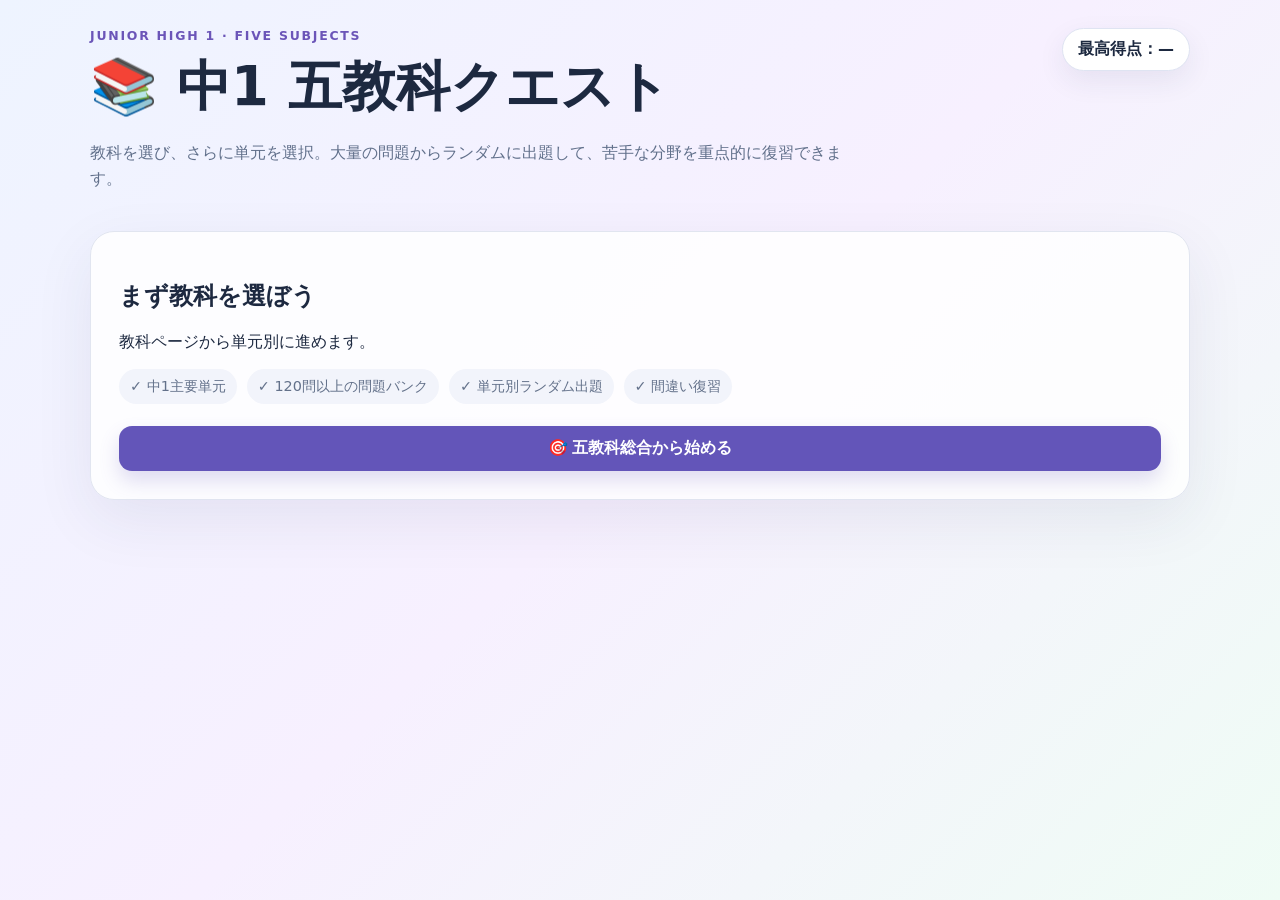
==== index.html @ 7989d616 "feat: 教科ページと単元選択UIを追加" ====
<!doctype html>
<html lang="ja">
<head>
<meta charset="utf-8">
<meta name="viewport" content="width=device-width,initial-scale=1">
<title>中1 五教科クエスト</title>
<link rel="stylesheet" href="style.css">
</head>
<body>
<main class="app">
<header class="hero">
  <div>
    <p class="eyebrow">JUNIOR HIGH 1 · FIVE SUBJECTS</p>
    <h1>📚 中1 五教科クエスト</h1>
    <p class="lead">教科を選び、さらに単元を選択。大量の問題からランダムに出題して、苦手な分野を重点的に復習できます。</p>
  </div>
  <div class="best-score" id="bestScore">最高得点：—</div>
</header>

<section id="homeScreen" class="screen active">
  <div class="card">
    <div class="section-heading"><div><h2>まず教科を選ぼう</h2><p>教科ページから単元別に進めます。</p></div></div>
    <div id="subjectGrid" class="subject-grid"></div>
    <div class="features"><span>✓ 中1主要単元</span><span>✓ 120問以上の問題バンク</span><span>✓ 単元別ランダム出題</span><span>✓ 間違い復習</span></div>
    <button id="startAll" class="primary wide">🎯 五教科総合から始める</button>
  </div>
</section>

<section id="unitScreen" class="screen">
  <div class="card">
    <div class="unit-head">
      <button id="backHome" class="ghost">← 教科一覧</button>
      <div class="subject-title"><span id="subjectIcon"></span><div><h2 id="subjectName"></h2><p id="subjectDescription"></p></div></div>
    </div>
    <div id="unitGrid" class="unit-grid"></div>
  </div>
</section>

<section id="quizScreen" class="screen">
  <div class="quiz-top">
    <div><span id="categoryLabel">総合</span><span id="questionNo"></span></div>
    <div id="scoreLive">0問正解</div>
  </div>
  <div class="progress"><div id="progressBar"></div></div>
  <div class="card question-card">
    <div class="question-meta"><span class="question-tag" id="difficulty">標準</span><span class="unit-tag" id="unitLabel"></span></div>
    <h2 id="questionText"></h2>
    <div id="choices" class="choices"></div>
    <div id="feedback" class="feedback hidden"></div>
    <div class="actions"><button id="nextButton" class="primary" disabled>次の問題</button><button id="quitButton" class="ghost">終了</button></div>
  </div>
</section>

<section id="resultScreen" class="screen">
  <div class="card result-card">
    <p class="eyebrow">QUIZ COMPLETE</p>
    <h2 id="resultTitle">おつかれさま！</h2>
    <div class="score-ring" id="scoreRing"><span id="resultScore">0</span><small>/ 100</small></div>
    <p id="resultSummary"></p>
    <div class="result-stats"><div><b id="correctCount">0</b><span>正解</span></div><div><b id="totalCount">0</b><span>問題</span></div><div><b id="accuracy">0%</b><span>正答率</span></div></div>
    <div id="mistakeReview" class="review"></div>
    <div class="actions center"><button id="retryButton" class="primary">もう一度</button><button id="resultHomeButton" class="ghost">教科一覧へ</button></div>
  </div>
</section>
</main>
<script src="quiz-data.js"></script>
<script src="script.js"></script>
</body>
</html>
---- style.css ----
*{box-sizing:border-box}html{color-scheme:light}body{margin:0;font-family:system-ui,-apple-system,BlinkMacSystemFont,"Segoe UI","Hiragino Kaku Gothic ProN","Yu Gothic",sans-serif;background:linear-gradient(135deg,#eef4ff,#f7f0ff 50%,#effcf5);color:#1d2940;min-height:100vh}.app{width:min(1100px,calc(100% - 28px));margin:auto;padding:28px 0 54px}.hero{display:flex;justify-content:space-between;gap:20px;align-items:flex-start;margin-bottom:22px}.eyebrow{margin:0 0 8px;font-size:.78rem;letter-spacing:.14em;font-weight:900;color:#6b55b8}.hero h1{margin:0;font-size:clamp(2rem,5vw,3.4rem)}.lead{max-width:760px;line-height:1.65;color:#61708b}.best-score{background:#fff;border:1px solid #dfe4f2;border-radius:999px;padding:10px 15px;font-weight:900;box-shadow:0 10px 28px #24355a14}.screen{display:none}.screen.active{display:block}.card{background:#ffffffdc;border:1px solid #e1e5f0;border-radius:24px;padding:28px;box-shadow:0 20px 60px #26365a14}.intro h2{margin-top:0}.mode-grid{display:grid;grid-template-columns:repeat(3,1fr);gap:14px;margin:20px 0}.mode-card{border:1px solid #e1e5f0;background:#fff;border-radius:18px;padding:18px;text-align:left;cursor:pointer;display:flex;flex-direction:column;gap:6px;color:#26324a;transition:.18s}.mode-card:hover{transform:translateY(-3px);box-shadow:0 12px 28px #34436b18;border-color:#a99de2}.mode-card span{font-size:2rem}.mode-card b{font-size:1.04rem}.mode-card small{color:#71809a;line-height:1.45}.features{display:flex;flex-wrap:wrap;gap:10px;margin-bottom:22px}.features span{background:#f2f4fb;padding:8px 11px;border-radius:999px;font-size:.9rem;color:#63718a}.primary,.ghost{border:0;border-radius:13px;padding:12px 18px;font-size:1rem;font-weight:850;cursor:pointer}.primary{background:#6355b9;color:#fff;box-shadow:0 10px 20px #6355b933}.primary:hover:not(:disabled){transform:translateY(-2px);background:#5145a4}.primary:disabled{opacity:.45}.ghost{background:#eef1f7;color:#48566f}.wide{width:100%}.quiz-top{display:flex;justify-content:space-between;font-weight:900;margin:8px 2px 12px}.quiz-top span+span{margin-left:12px}.progress{height:10px;background:#e4e7f1;border-radius:999px;overflow:hidden;margin-bottom:18px}.progress div{height:100%;width:0;background:linear-gradient(90deg,#6355b9,#9b8ee8);transition:.25s}.question-tag{display:inline-block;background:#f0edff;color:#5d4cac;border-radius:999px;padding:6px 10px;font-size:.78rem;font-weight:900}.question-card h2{line-height:1.55;font-size:clamp(1.3rem,3vw,1.8rem)}.choices{display:grid;grid-template-columns:1fr 1fr;gap:12px;margin:24px 0}.choice{border:2px solid #e1e5ef;background:#fff;border-radius:16px;text-align:left;padding:16px;font-size:1rem;cursor:pointer;color:#26324a}.choice:hover{border-color:#9f95d9;background:#faf9ff}.choice.correct{border-color:#54a878;background:#effbf3}.choice.wrong{border-color:#d46b70;background:#fff2f2}.feedback{padding:15px 17px;border-radius:16px;margin:4px 0 18px;line-height:1.6}.feedback.good{background:#effbf3;border:1px solid #bde4ca}.feedback.bad{background:#fff2f2;border:1px solid #f0c9cc}.hidden{display:none}.actions{display:flex;justify-content:space-between;gap:10px}.center{justify-content:center}.result-card{text-align:center}.score-ring{width:180px;height:180px;margin:16px auto;border-radius:50%;display:grid;place-content:center;background:radial-gradient(circle,#fff 53%,transparent 55%),conic-gradient(#6355b9 var(--score,0%),#e4e7f1 0)}.score-ring span{font-size:3.4rem;font-weight:950;line-height:1}.score-ring small{color:#71809a}.result-stats{display:grid;grid-template-columns:repeat(3,1fr);gap:12px;margin:22px 0}.result-stats>div{background:#f5f6fb;border-radius:16px;padding:15px}.result-stats b{display:block;font-size:1.5rem}.result-stats span,.review-item .a{color:#71809a;font-size:.9rem}.review{text-align:left;border-top:1px solid #e5e8f0;padding-top:18px}.review-item{border:1px solid #e5e8f0;border-radius:14px;padding:12px 14px;margin:8px 0}.review-item .q{font-weight:850}@media(max-width:760px){.hero{flex-direction:column}.mode-grid{grid-template-columns:1fr 1fr}.choices{grid-template-columns:1fr}}@media(max-width:480px){.app{width:calc(100% - 18px);padding-top:18px}.card{padding:20px}.mode-grid{grid-template-columns:1fr}.actions{flex-direction:column}.actions>*{width:100%}}
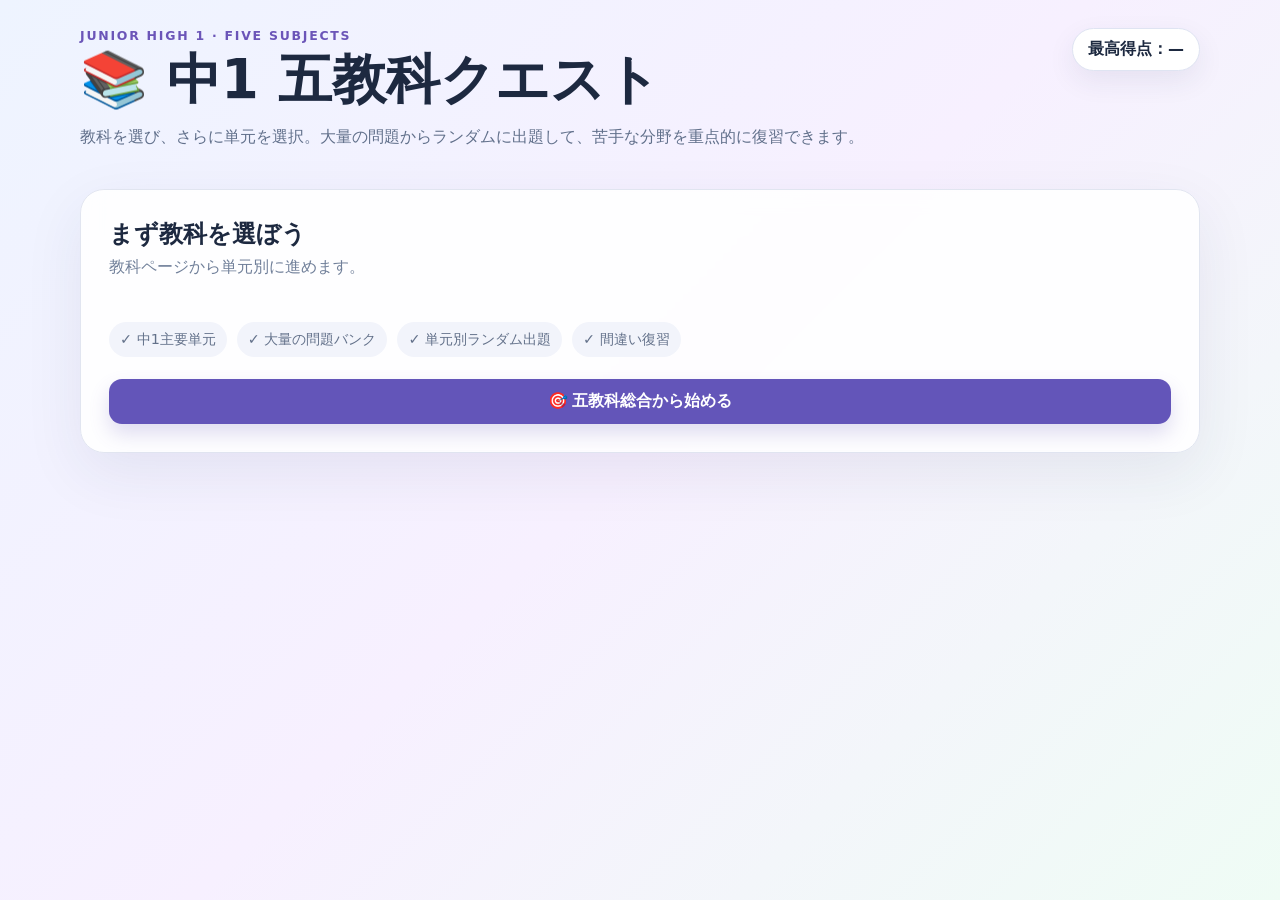
==== commit 3c982f5a: "feat: load expanded question bank" ====
--- a/index.html
+++ b/index.html
@@ -21,7 +21,7 @@
   <div class="card">
     <div class="section-heading"><div><h2>まず教科を選ぼう</h2><p>教科ページから単元別に進めます。</p></div></div>
     <div id="subjectGrid" class="subject-grid"></div>
-    <div class="features"><span>✓ 中1主要単元</span><span>✓ 120問以上の問題バンク</span><span>✓ 単元別ランダム出題</span><span>✓ 間違い復習</span></div>
+    <div class="features"><span>✓ 中1主要単元</span><span>✓ 大量の問題バンク</span><span>✓ 単元別ランダム出題</span><span>✓ 間違い復習</span></div>
     <button id="startAll" class="primary wide">🎯 五教科総合から始める</button>
   </div>
 </section>
@@ -64,6 +64,7 @@
 </section>
 </main>
 <script src="quiz-data.js"></script>
+<script src="question-bank.js"></script>
 <script src="script.js"></script>
 </body>
 </html>
--- a/style.css
+++ b/style.css
@@ -1 +1 @@
-*{box-sizing:border-box}html{color-scheme:light}body{margin:0;font-family:system-ui,-apple-system,BlinkMacSystemFont,"Segoe UI","Hiragino Kaku Gothic ProN","Yu Gothic",sans-serif;background:linear-gradient(135deg,#eef4ff,#f7f0ff 50%,#effcf5);color:#1d2940;min-height:100vh}.app{width:min(1100px,calc(100% - 28px));margin:auto;padding:28px 0 54px}.hero{display:flex;justify-content:space-between;gap:20px;align-items:flex-start;margin-bottom:22px}.eyebrow{margin:0 0 8px;font-size:.78rem;letter-spacing:.14em;font-weight:900;color:#6b55b8}.hero h1{margin:0;font-size:clamp(2rem,5vw,3.4rem)}.lead{max-width:760px;line-height:1.65;color:#61708b}.best-score{background:#fff;border:1px solid #dfe4f2;border-radius:999px;padding:10px 15px;font-weight:900;box-shadow:0 10px 28px #24355a14}.screen{display:none}.screen.active{display:block}.card{background:#ffffffdc;border:1px solid #e1e5f0;border-radius:24px;padding:28px;box-shadow:0 20px 60px #26365a14}.intro h2{margin-top:0}.mode-grid{display:grid;grid-template-columns:repeat(3,1fr);gap:14px;margin:20px 0}.mode-card{border:1px solid #e1e5f0;background:#fff;border-radius:18px;padding:18px;text-align:left;cursor:pointer;display:flex;flex-direction:column;gap:6px;color:#26324a;transition:.18s}.mode-card:hover{transform:translateY(-3px);box-shadow:0 12px 28px #34436b18;border-color:#a99de2}.mode-card span{font-size:2rem}.mode-card b{font-size:1.04rem}.mode-card small{color:#71809a;line-height:1.45}.features{display:flex;flex-wrap:wrap;gap:10px;margin-bottom:22px}.features span{background:#f2f4fb;padding:8px 11px;border-radius:999px;font-size:.9rem;color:#63718a}.primary,.ghost{border:0;border-radius:13px;padding:12px 18px;font-size:1rem;font-weight:850;cursor:pointer}.primary{background:#6355b9;color:#fff;box-shadow:0 10px 20px #6355b933}.primary:hover:not(:disabled){transform:translateY(-2px);background:#5145a4}.primary:disabled{opacity:.45}.ghost{background:#eef1f7;color:#48566f}.wide{width:100%}.quiz-top{display:flex;justify-content:space-between;font-weight:900;margin:8px 2px 12px}.quiz-top span+span{margin-left:12px}.progress{height:10px;background:#e4e7f1;border-radius:999px;overflow:hidden;margin-bottom:18px}.progress div{height:100%;width:0;background:linear-gradient(90deg,#6355b9,#9b8ee8);transition:.25s}.question-tag{display:inline-block;background:#f0edff;color:#5d4cac;border-radius:999px;padding:6px 10px;font-size:.78rem;font-weight:900}.question-card h2{line-height:1.55;font-size:clamp(1.3rem,3vw,1.8rem)}.choices{display:grid;grid-template-columns:1fr 1fr;gap:12px;margin:24px 0}.choice{border:2px solid #e1e5ef;background:#fff;border-radius:16px;text-align:left;padding:16px;font-size:1rem;cursor:pointer;color:#26324a}.choice:hover{border-color:#9f95d9;background:#faf9ff}.choice.correct{border-color:#54a878;background:#effbf3}.choice.wrong{border-color:#d46b70;background:#fff2f2}.feedback{padding:15px 17px;border-radius:16px;margin:4px 0 18px;line-height:1.6}.feedback.good{background:#effbf3;border:1px solid #bde4ca}.feedback.bad{background:#fff2f2;border:1px solid #f0c9cc}.hidden{display:none}.actions{display:flex;justify-content:space-between;gap:10px}.center{justify-content:center}.result-card{text-align:center}.score-ring{width:180px;height:180px;margin:16px auto;border-radius:50%;display:grid;place-content:center;background:radial-gradient(circle,#fff 53%,transparent 55%),conic-gradient(#6355b9 var(--score,0%),#e4e7f1 0)}.score-ring span{font-size:3.4rem;font-weight:950;line-height:1}.score-ring small{color:#71809a}.result-stats{display:grid;grid-template-columns:repeat(3,1fr);gap:12px;margin:22px 0}.result-stats>div{background:#f5f6fb;border-radius:16px;padding:15px}.result-stats b{display:block;font-size:1.5rem}.result-stats span,.review-item .a{color:#71809a;font-size:.9rem}.review{text-align:left;border-top:1px solid #e5e8f0;padding-top:18px}.review-item{border:1px solid #e5e8f0;border-radius:14px;padding:12px 14px;margin:8px 0}.review-item .q{font-weight:850}@media(max-width:760px){.hero{flex-direction:column}.mode-grid{grid-template-columns:1fr 1fr}.choices{grid-template-columns:1fr}}@media(max-width:480px){.app{width:calc(100% - 18px);padding-top:18px}.card{padding:20px}.mode-grid{grid-template-columns:1fr}.actions{flex-direction:column}.actions>*{width:100%}}+*{box-sizing:border-box}html{color-scheme:light}body{margin:0;font-family:system-ui,-apple-system,BlinkMacSystemFont,"Segoe UI","Hiragino Kaku Gothic ProN","Yu Gothic",sans-serif;background:linear-gradient(135deg,#eef4ff,#f7f0ff 50%,#effcf5);color:#1d2940;min-height:100vh}.app{width:min(1120px,calc(100% - 28px));margin:auto;padding:28px 0 54px}.hero{display:flex;justify-content:space-between;gap:20px;align-items:flex-start;margin-bottom:22px}.eyebrow{margin:0 0 8px;font-size:.78rem;letter-spacing:.14em;font-weight:900;color:#6b55b8}.hero h1{margin:0;font-size:clamp(2rem,5vw,3.4rem);line-height:1.05}.lead{max-width:800px;line-height:1.65;color:#61708b}.best-score{background:#fff;border:1px solid #dfe4f2;border-radius:999px;padding:10px 15px;font-weight:900;box-shadow:0 10px 28px #24355a14;white-space:nowrap}.screen{display:none}.screen.active{display:block}.card{background:#ffffffdf;border:1px solid #e1e5f0;border-radius:24px;padding:28px;box-shadow:0 20px 60px #26365a14;backdrop-filter:blur(10px)}.section-heading h2,.subject-title h2{margin:0}.section-heading p,.subject-title p{margin:7px 0 0;color:#71809a}.subject-grid{display:grid;grid-template-columns:repeat(3,1fr);gap:14px;margin:22px 0}.subject-card,.unit-card{border:1px solid #e1e5f0;background:#fff;border-radius:20px;padding:18px;text-align:left;cursor:pointer;color:#26324a;transition:.18s;display:flex;align-items:center;gap:14px;min-height:122px}.subject-card:hover,.unit-card:hover{transform:translateY(-3px);box-shadow:0 12px 28px #34436b18;border-color:#a99de2}.subject-card.overall,.unit-card.all-unit{background:linear-gradient(135deg,#f3f0ff,#fff)}.subject-icon,.unit-card>span{font-size:2.5rem;flex:none}.subject-card div,.unit-card{ }.subject-card b,.unit-card b{display:block;font-size:1.06rem}.subject-card small,.unit-card small{display:block;color:#71809a;line-height:1.45;margin-top:5px}.subject-card em,.unit-card small{font-style:normal}.subject-card em{display:inline-block;margin-top:10px;color:#5d4cac;font-weight:800;font-size:.86rem}.features{display:flex;flex-wrap:wrap;gap:10px;margin-bottom:22px}.features span{background:#f2f4fb;padding:8px 11px;border-radius:999px;font-size:.9rem;color:#63718a}.primary,.ghost{border:0;border-radius:13px;padding:12px 18px;font-size:1rem;font-weight:850;cursor:pointer;transition:.16s}.primary{background:#6355b9;color:#fff;box-shadow:0 10px 20px #6355b933}.primary:hover:not(:disabled){transform:translateY(-2px);background:#5145a4}.primary:disabled{opacity:.45;cursor:not-allowed}.ghost{background:#eef1f7;color:#48566f}.ghost:hover{background:#e5e9f2}.wide{width:100%}.unit-head{display:flex;align-items:center;gap:18px;margin-bottom:22px}.subject-title{display:flex;align-items:center;gap:12px}.subject-title>span{font-size:2.2rem}.unit-grid{display:grid;grid-template-columns:repeat(3,1fr);gap:14px}.unit-card{min-height:120px;flex-direction:column;align-items:flex-start;justify-content:center}.unit-card>span{font-size:2rem}.quiz-top{display:flex;justify-content:space-between;font-weight:900;margin:8px 2px 12px}.quiz-top span+span{margin-left:12px}.progress{height:10px;background:#e4e7f1;border-radius:999px;overflow:hidden;margin-bottom:18px}.progress div{height:100%;width:0;background:linear-gradient(90deg,#6355b9,#9b8ee8);transition:.25s}.question-card{padding:30px}.question-meta{display:flex;gap:8px;align-items:center;margin-bottom:14px}.question-tag,.unit-tag{display:inline-block;border-radius:999px;padding:6px 10px;font-size:.78rem;font-weight:900}.question-tag{background:#f0edff;color:#5d4cac}.unit-tag{background:#eef8f2;color:#397050}.question-card h2{line-height:1.55;font-size:clamp(1.3rem,3vw,1.8rem);margin:0}.choices{display:grid;grid-template-columns:1fr 1fr;gap:12px;margin:24px 0}.choice{border:2px solid #e1e5ef;background:#fff;border-radius:16px;text-align:left;padding:16px;font-size:1rem;line-height:1.45;cursor:pointer;color:#26324a}.choice:hover{border-color:#9f95d9;background:#faf9ff}.choice:disabled{cursor:default}.choice.correct{border-color:#54a878;background:#effbf3}.choice.wrong{border-color:#d46b70;background:#fff2f2}.feedback{padding:15px 17px;border-radius:16px;margin:4px 0 18px;line-height:1.6}.feedback.good{background:#effbf3;border:1px solid #bde4ca}.feedback.bad{background:#fff2f2;border:1px solid #f0c9cc}.hidden{display:none}.actions{display:flex;justify-content:space-between;gap:10px}.center{justify-content:center}.result-card{text-align:center}.result-card h2{margin:0 0 8px}.score-ring{width:180px;height:180px;margin:16px auto;border-radius:50%;display:grid;place-content:center;background:radial-gradient(circle,#fff 53%,transparent 55%),conic-gradient(#6355b9 var(--score,0%),#e4e7f1 0)}.score-ring span{font-size:3.4rem;font-weight:950;line-height:1}.score-ring small{color:#71809a}.result-stats{display:grid;grid-template-columns:repeat(3,1fr);gap:12px;margin:22px 0}.result-stats>div{background:#f5f6fb;border-radius:16px;padding:15px}.result-stats b{display:block;font-size:1.5rem}.result-stats span,.review-item .a{color:#71809a;font-size:.9rem}.review{text-align:left;border-top:1px solid #e5e8f0;padding-top:18px}.review-item{border:1px solid #e5e8f0;border-radius:14px;padding:12px 14px;margin:8px 0;background:#fff}.review-item .q{font-weight:850}.review-item .a{margin-top:5px;line-height:1.55}@media(max-width:820px){.subject-grid,.unit-grid{grid-template-columns:1fr 1fr}.hero{flex-direction:column}.best-score{align-self:flex-start}}@media(max-width:580px){.app{width:calc(100% - 18px);padding-top:18px}.card{padding:20px;border-radius:20px}.subject-grid,.unit-grid{grid-template-columns:1fr}.choices{grid-template-columns:1fr}.unit-head{align-items:flex-start;flex-direction:column}.actions{flex-direction:column}.actions>*{width:100%}.result-stats{grid-template-columns:1fr 1fr}.result-stats>div:last-child{grid-column:1/-1}}
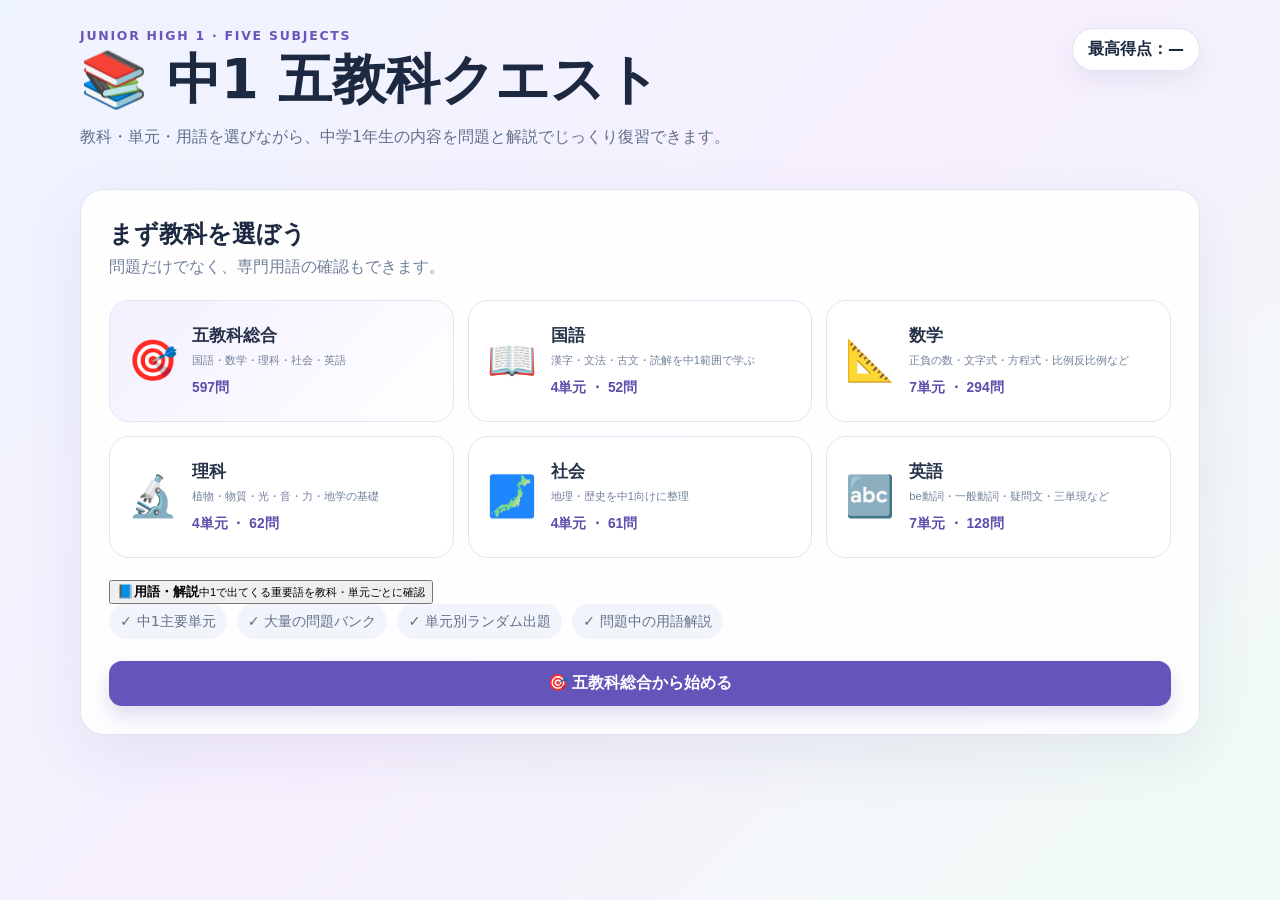
==== commit 75a5e166: "feat: add glossary page and in-quiz learning tools" ====
--- a/index.html
+++ b/index.html
@@ -3,8 +3,11 @@
 <head>
 <meta charset="utf-8">
 <meta name="viewport" content="width=device-width,initial-scale=1">
+<meta http-equiv="Cache-Control" content="no-cache, no-store, must-revalidate">
+<meta http-equiv="Pragma" content="no-cache">
+<meta http-equiv="Expires" content="0">
 <title>中1 五教科クエスト</title>
-<link rel="stylesheet" href="style.css">
+<link rel="stylesheet" href="style.css?v=20260824-3">
 </head>
 <body>
 <main class="app">
@@ -12,16 +15,21 @@
   <div>
     <p class="eyebrow">JUNIOR HIGH 1 · FIVE SUBJECTS</p>
     <h1>📚 中1 五教科クエスト</h1>
-    <p class="lead">教科を選び、さらに単元を選択。大量の問題からランダムに出題して、苦手な分野を重点的に復習できます。</p>
+    <p class="lead">教科・単元・用語を選びながら、中学1年生の内容を問題と解説でじっくり復習できます。</p>
   </div>
   <div class="best-score" id="bestScore">最高得点：—</div>
 </header>
 
 <section id="homeScreen" class="screen active">
   <div class="card">
-    <div class="section-heading"><div><h2>まず教科を選ぼう</h2><p>教科ページから単元別に進めます。</p></div></div>
+    <div class="section-heading">
+      <div><h2>まず教科を選ぼう</h2><p>問題だけでなく、専門用語の確認もできます。</p></div>
+    </div>
     <div id="subjectGrid" class="subject-grid"></div>
-    <div class="features"><span>✓ 中1主要単元</span><span>✓ 大量の問題バンク</span><span>✓ 単元別ランダム出題</span><span>✓ 間違い復習</span></div>
+    <div class="home-tools">
+      <button id="openGlossary" class="tool-card"><span>📘</span><b>用語・解説</b><small>中1で出てくる重要語を教科・単元ごとに確認</small></button>
+    </div>
+    <div class="features"><span>✓ 中1主要単元</span><span>✓ 大量の問題バンク</span><span>✓ 単元別ランダム出題</span><span>✓ 問題中の用語解説</span></div>
     <button id="startAll" class="primary wide">🎯 五教科総合から始める</button>
   </div>
 </section>
@@ -36,6 +44,22 @@
   </div>
 </section>
 
+<section id="glossaryScreen" class="screen">
+  <div class="card glossary-card">
+    <div class="glossary-head">
+      <button id="glossaryHome" class="ghost">← 教科一覧</button>
+      <div><h2>📘 用語・解説</h2><p>教科・単元を選んで重要語をまとめて確認できます。</p></div>
+    </div>
+    <div class="glossary-controls">
+      <select id="glossarySubject"><option value="all">五教科すべて</option></select>
+      <select id="glossaryUnit"><option value="all">すべての単元</option></select>
+      <input id="glossarySearch" type="search" placeholder="用語・読み・説明を検索">
+    </div>
+    <div id="glossaryCount" class="glossary-count"></div>
+    <div id="glossaryList" class="glossary-list"></div>
+  </div>
+</section>
+
 <section id="quizScreen" class="screen">
   <div class="quiz-top">
     <div><span id="categoryLabel">総合</span><span id="questionNo"></span></div>
@@ -45,6 +69,12 @@
   <div class="card question-card">
     <div class="question-meta"><span class="question-tag" id="difficulty">標準</span><span class="unit-tag" id="unitLabel"></span></div>
     <h2 id="questionText"></h2>
+    <div class="question-tools">
+      <button id="showTermsButton" class="term-button">📘 この問題の用語を見る</button>
+      <button id="showHintButton" class="hint-button">💡 ポイントを見る</button>
+    </div>
+    <div id="termPanel" class="term-panel hidden"></div>
+    <div id="hintPanel" class="hint-panel hidden"></div>
     <div id="choices" class="choices"></div>
     <div id="feedback" class="feedback hidden"></div>
     <div class="actions"><button id="nextButton" class="primary" disabled>次の問題</button><button id="quitButton" class="ghost">終了</button></div>
@@ -63,8 +93,11 @@
   </div>
 </section>
 </main>
-<script src="quiz-data.js"></script>
-<script src="question-bank.js"></script>
-<script src="script.js"></script>
+<script src="quiz-data.js?v=20260824-3"></script>
+<script src="data-bridge.js?v=20260824-3"></script>
+<script src="question-bank.js?v=20260824-3"></script>
+<script src="question-bank-fix.js?v=20260824-3"></script>
+<script src="glossary-data.js?v=20260824-3"></script>
+<script src="script.js?v=20260824-3"></script>
 </body>
 </html>
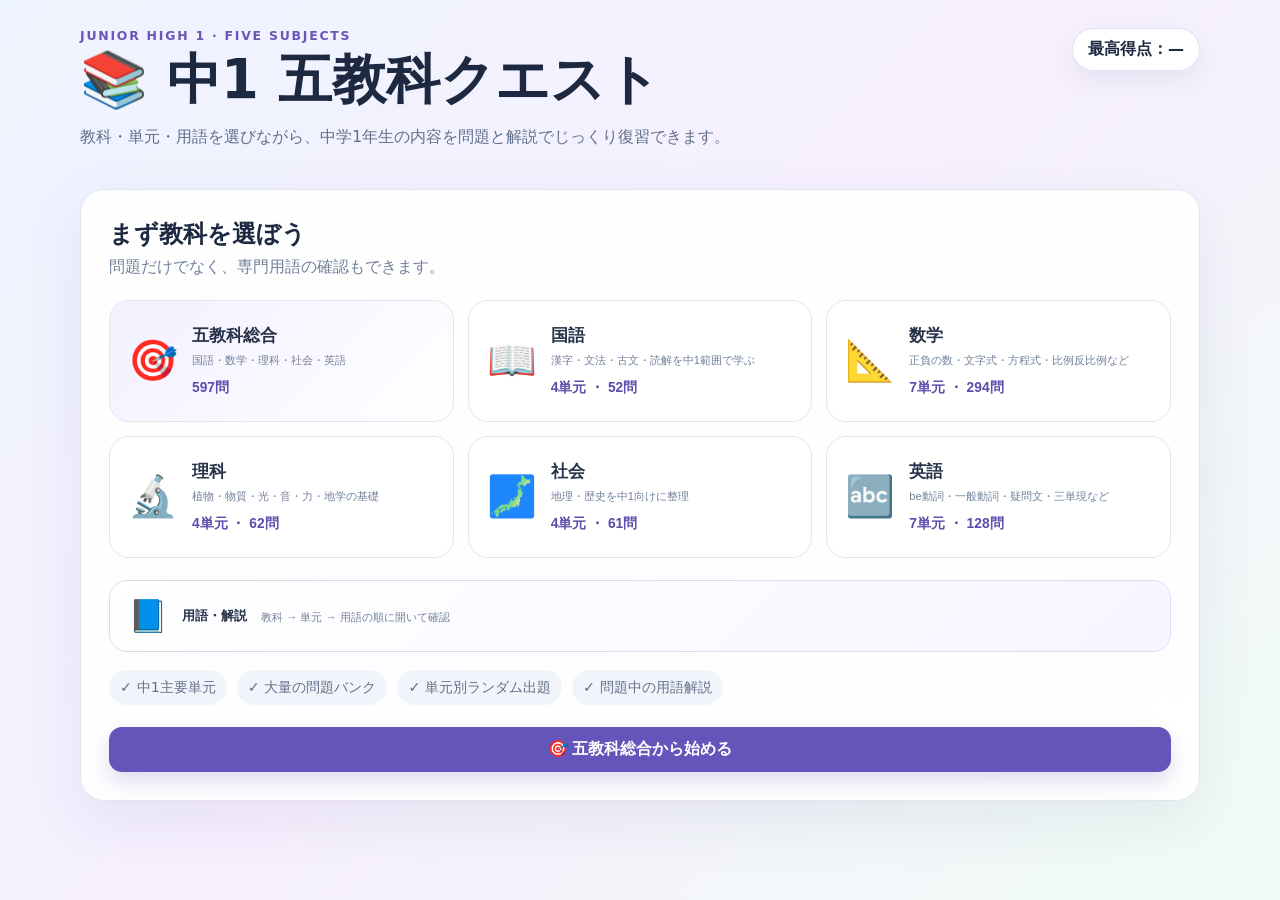
==== commit 5dc4feff: "ui: 用語ページを教科→単元→用語の段階式に変更" ====
--- a/index.html
+++ b/index.html
@@ -7,7 +7,7 @@
 <meta http-equiv="Pragma" content="no-cache">
 <meta http-equiv="Expires" content="0">
 <title>中1 五教科クエスト</title>
-<link rel="stylesheet" href="style.css?v=20260824-3">
+<link rel="stylesheet" href="style.css?v=20260824-4">
 </head>
 <body>
 <main class="app">
@@ -27,7 +27,7 @@
     </div>
     <div id="subjectGrid" class="subject-grid"></div>
     <div class="home-tools">
-      <button id="openGlossary" class="tool-card"><span>📘</span><b>用語・解説</b><small>中1で出てくる重要語を教科・単元ごとに確認</small></button>
+      <button id="openGlossary" class="tool-card"><span>📘</span><b>用語・解説</b><small>教科 → 単元 → 用語の順に開いて確認</small></button>
     </div>
     <div class="features"><span>✓ 中1主要単元</span><span>✓ 大量の問題バンク</span><span>✓ 単元別ランダム出題</span><span>✓ 問題中の用語解説</span></div>
     <button id="startAll" class="primary wide">🎯 五教科総合から始める</button>
@@ -47,16 +47,19 @@
 <section id="glossaryScreen" class="screen">
   <div class="card glossary-card">
     <div class="glossary-head">
-      <button id="glossaryHome" class="ghost">← 教科一覧</button>
-      <div><h2>📘 用語・解説</h2><p>教科・単元を選んで重要語をまとめて確認できます。</p></div>
+      <button id="glossaryBack" class="ghost">← 戻る</button>
+      <div><h2 id="glossaryTitle">📘 用語・解説</h2><p id="glossarySubtitle">教科から選んでください。</p></div>
     </div>
-    <div class="glossary-controls">
-      <select id="glossarySubject"><option value="all">五教科すべて</option></select>
-      <select id="glossaryUnit"><option value="all">すべての単元</option></select>
-      <input id="glossarySearch" type="search" placeholder="用語・読み・説明を検索">
+    <div id="glossaryBreadcrumb" class="glossary-breadcrumb"></div>
+    <div id="glossarySubjectGrid" class="glossary-subject-grid"></div>
+    <div id="glossaryUnitGrid" class="glossary-unit-grid hidden"></div>
+    <div id="glossaryListWrap" class="hidden">
+      <div class="glossary-controls">
+        <input id="glossarySearch" type="search" placeholder="用語・読み・説明を検索">
+      </div>
+      <div id="glossaryCount" class="glossary-count"></div>
+      <div id="glossaryList" class="glossary-list"></div>
     </div>
-    <div id="glossaryCount" class="glossary-count"></div>
-    <div id="glossaryList" class="glossary-list"></div>
   </div>
 </section>
 
@@ -93,11 +96,11 @@
   </div>
 </section>
 </main>
-<script src="quiz-data.js?v=20260824-3"></script>
-<script src="data-bridge.js?v=20260824-3"></script>
-<script src="question-bank.js?v=20260824-3"></script>
-<script src="question-bank-fix.js?v=20260824-3"></script>
-<script src="glossary-data.js?v=20260824-3"></script>
-<script src="script.js?v=20260824-3"></script>
+<script src="quiz-data.js?v=20260824-4"></script>
+<script src="data-bridge.js?v=20260824-4"></script>
+<script src="question-bank.js?v=20260824-4"></script>
+<script src="question-bank-fix.js?v=20260824-4"></script>
+<script src="glossary-data.js?v=20260824-4"></script>
+<script src="script.js?v=20260824-4"></script>
 </body>
 </html>
--- a/style.css
+++ b/style.css
@@ -1 +1 @@
-*{box-sizing:border-box}html{color-scheme:light}body{margin:0;font-family:system-ui,-apple-system,BlinkMacSystemFont,"Segoe UI","Hiragino Kaku Gothic ProN","Yu Gothic",sans-serif;background:linear-gradient(135deg,#eef4ff,#f7f0ff 50%,#effcf5);color:#1d2940;min-height:100vh}.app{width:min(1120px,calc(100% - 28px));margin:auto;padding:28px 0 54px}.hero{display:flex;justify-content:space-between;gap:20px;align-items:flex-start;margin-bottom:22px}.eyebrow{margin:0 0 8px;font-size:.78rem;letter-spacing:.14em;font-weight:900;color:#6b55b8}.hero h1{margin:0;font-size:clamp(2rem,5vw,3.4rem);line-height:1.05}.lead{max-width:800px;line-height:1.65;color:#61708b}.best-score{background:#fff;border:1px solid #dfe4f2;border-radius:999px;padding:10px 15px;font-weight:900;box-shadow:0 10px 28px #24355a14;white-space:nowrap}.screen{display:none}.screen.active{display:block}.card{background:#ffffffdf;border:1px solid #e1e5f0;border-radius:24px;padding:28px;box-shadow:0 20px 60px #26365a14;backdrop-filter:blur(10px)}.section-heading h2,.subject-title h2{margin:0}.section-heading p,.subject-title p{margin:7px 0 0;color:#71809a}.subject-grid{display:grid;grid-template-columns:repeat(3,1fr);gap:14px;margin:22px 0}.subject-card,.unit-card{border:1px solid #e1e5f0;background:#fff;border-radius:20px;padding:18px;text-align:left;cursor:pointer;color:#26324a;transition:.18s;display:flex;align-items:center;gap:14px;min-height:122px}.subject-card:hover,.unit-card:hover{transform:translateY(-3px);box-shadow:0 12px 28px #34436b18;border-color:#a99de2}.subject-card.overall,.unit-card.all-unit{background:linear-gradient(135deg,#f3f0ff,#fff)}.subject-icon,.unit-card>span{font-size:2.5rem;flex:none}.subject-card div,.unit-card{ }.subject-card b,.unit-card b{display:block;font-size:1.06rem}.subject-card small,.unit-card small{display:block;color:#71809a;line-height:1.45;margin-top:5px}.subject-card em,.unit-card small{font-style:normal}.subject-card em{display:inline-block;margin-top:10px;color:#5d4cac;font-weight:800;font-size:.86rem}.features{display:flex;flex-wrap:wrap;gap:10px;margin-bottom:22px}.features span{background:#f2f4fb;padding:8px 11px;border-radius:999px;font-size:.9rem;color:#63718a}.primary,.ghost{border:0;border-radius:13px;padding:12px 18px;font-size:1rem;font-weight:850;cursor:pointer;transition:.16s}.primary{background:#6355b9;color:#fff;box-shadow:0 10px 20px #6355b933}.primary:hover:not(:disabled){transform:translateY(-2px);background:#5145a4}.primary:disabled{opacity:.45;cursor:not-allowed}.ghost{background:#eef1f7;color:#48566f}.ghost:hover{background:#e5e9f2}.wide{width:100%}.unit-head{display:flex;align-items:center;gap:18px;margin-bottom:22px}.subject-title{display:flex;align-items:center;gap:12px}.subject-title>span{font-size:2.2rem}.unit-grid{display:grid;grid-template-columns:repeat(3,1fr);gap:14px}.unit-card{min-height:120px;flex-direction:column;align-items:flex-start;justify-content:center}.unit-card>span{font-size:2rem}.quiz-top{display:flex;justify-content:space-between;font-weight:900;margin:8px 2px 12px}.quiz-top span+span{margin-left:12px}.progress{height:10px;background:#e4e7f1;border-radius:999px;overflow:hidden;margin-bottom:18px}.progress div{height:100%;width:0;background:linear-gradient(90deg,#6355b9,#9b8ee8);transition:.25s}.question-card{padding:30px}.question-meta{display:flex;gap:8px;align-items:center;margin-bottom:14px}.question-tag,.unit-tag{display:inline-block;border-radius:999px;padding:6px 10px;font-size:.78rem;font-weight:900}.question-tag{background:#f0edff;color:#5d4cac}.unit-tag{background:#eef8f2;color:#397050}.question-card h2{line-height:1.55;font-size:clamp(1.3rem,3vw,1.8rem);margin:0}.choices{display:grid;grid-template-columns:1fr 1fr;gap:12px;margin:24px 0}.choice{border:2px solid #e1e5ef;background:#fff;border-radius:16px;text-align:left;padding:16px;font-size:1rem;line-height:1.45;cursor:pointer;color:#26324a}.choice:hover{border-color:#9f95d9;background:#faf9ff}.choice:disabled{cursor:default}.choice.correct{border-color:#54a878;background:#effbf3}.choice.wrong{border-color:#d46b70;background:#fff2f2}.feedback{padding:15px 17px;border-radius:16px;margin:4px 0 18px;line-height:1.6}.feedback.good{background:#effbf3;border:1px solid #bde4ca}.feedback.bad{background:#fff2f2;border:1px solid #f0c9cc}.hidden{display:none}.actions{display:flex;justify-content:space-between;gap:10px}.center{justify-content:center}.result-card{text-align:center}.result-card h2{margin:0 0 8px}.score-ring{width:180px;height:180px;margin:16px auto;border-radius:50%;display:grid;place-content:center;background:radial-gradient(circle,#fff 53%,transparent 55%),conic-gradient(#6355b9 var(--score,0%),#e4e7f1 0)}.score-ring span{font-size:3.4rem;font-weight:950;line-height:1}.score-ring small{color:#71809a}.result-stats{display:grid;grid-template-columns:repeat(3,1fr);gap:12px;margin:22px 0}.result-stats>div{background:#f5f6fb;border-radius:16px;padding:15px}.result-stats b{display:block;font-size:1.5rem}.result-stats span,.review-item .a{color:#71809a;font-size:.9rem}.review{text-align:left;border-top:1px solid #e5e8f0;padding-top:18px}.review-item{border:1px solid #e5e8f0;border-radius:14px;padding:12px 14px;margin:8px 0;background:#fff}.review-item .q{font-weight:850}.review-item .a{margin-top:5px;line-height:1.55}@media(max-width:820px){.subject-grid,.unit-grid{grid-template-columns:1fr 1fr}.hero{flex-direction:column}.best-score{align-self:flex-start}}@media(max-width:580px){.app{width:calc(100% - 18px);padding-top:18px}.card{padding:20px;border-radius:20px}.subject-grid,.unit-grid{grid-template-columns:1fr}.choices{grid-template-columns:1fr}.unit-head{align-items:flex-start;flex-direction:column}.actions{flex-direction:column}.actions>*{width:100%}.result-stats{grid-template-columns:1fr 1fr}.result-stats>div:last-child{grid-column:1/-1}}+*{box-sizing:border-box}html{color-scheme:light}body{margin:0;font-family:system-ui,-apple-system,BlinkMacSystemFont,"Segoe UI","Hiragino Kaku Gothic ProN","Yu Gothic",sans-serif;background:linear-gradient(135deg,#eef4ff,#f7f0ff 50%,#effcf5);color:#1d2940;min-height:100vh}.app{width:min(1120px,calc(100% - 28px));margin:auto;padding:28px 0 54px}.hero{display:flex;justify-content:space-between;gap:20px;align-items:flex-start;margin-bottom:22px}.eyebrow{margin:0 0 8px;font-size:.78rem;letter-spacing:.14em;font-weight:900;color:#6b55b8}.hero h1{margin:0;font-size:clamp(2rem,5vw,3.4rem);line-height:1.05}.lead{max-width:800px;line-height:1.65;color:#61708b}.best-score{background:#fff;border:1px solid #dfe4f2;border-radius:999px;padding:10px 15px;font-weight:900;box-shadow:0 10px 28px #24355a14;white-space:nowrap}.screen{display:none}.screen.active{display:block}.card{background:#ffffffdf;border:1px solid #e1e5f0;border-radius:24px;padding:28px;box-shadow:0 20px 60px #26365a14;backdrop-filter:blur(10px)}.section-heading h2,.subject-title h2,.glossary-head h2{margin:0}.section-heading p,.subject-title p,.glossary-head p{margin:7px 0 0;color:#71809a}.subject-grid{display:grid;grid-template-columns:repeat(3,1fr);gap:14px;margin:22px 0}.subject-card,.unit-card{border:1px solid #e1e5f0;background:#fff;border-radius:20px;padding:18px;text-align:left;cursor:pointer;color:#26324a;transition:.18s;display:flex;align-items:center;gap:14px;min-height:122px}.subject-card:hover,.unit-card:hover{transform:translateY(-3px);box-shadow:0 12px 28px #34436b18;border-color:#a99de2}.subject-card.overall,.unit-card.all-unit{background:linear-gradient(135deg,#f3f0ff,#fff)}.subject-icon,.unit-card>span{font-size:2.5rem;flex:none}.subject-card b,.unit-card b{display:block;font-size:1.06rem}.subject-card small,.unit-card small{display:block;color:#71809a;line-height:1.45;margin-top:5px}.subject-card em{display:inline-block;margin-top:10px;color:#5d4cac;font-weight:800;font-size:.86rem;font-style:normal}.home-tools{margin:6px 0 18px}.tool-card{width:100%;border:1px solid #d8dced;background:linear-gradient(135deg,#fff,#f7f5ff);border-radius:18px;padding:16px 18px;text-align:left;cursor:pointer;display:flex;align-items:center;gap:14px;color:#26324a}.tool-card:hover{border-color:#a99de2;box-shadow:0 10px 24px #34436b12}.tool-card span{font-size:2rem}.tool-card b{display:block}.tool-card small{display:block;color:#71809a;margin-top:4px}.features{display:flex;flex-wrap:wrap;gap:10px;margin-bottom:22px}.features span{background:#f2f4fb;padding:8px 11px;border-radius:999px;font-size:.9rem;color:#63718a}.primary,.ghost,.term-button,.hint-button,.inline-link-button{border:0;border-radius:13px;padding:12px 18px;font-size:1rem;font-weight:850;cursor:pointer;transition:.16s}.primary{background:#6355b9;color:#fff;box-shadow:0 10px 20px #6355b933}.primary:hover:not(:disabled){transform:translateY(-2px);background:#5145a4}.primary:disabled{opacity:.45;cursor:not-allowed}.ghost{background:#eef1f7;color:#48566f}.ghost:hover{background:#e5e9f2}.wide{width:100%}.unit-head,.glossary-head{display:flex;align-items:center;gap:18px;margin-bottom:22px}.subject-title{display:flex;align-items:center;gap:12px}.subject-title>span{font-size:2.2rem}.unit-grid{display:grid;grid-template-columns:repeat(3,1fr);gap:14px}.unit-card{min-height:120px;flex-direction:column;align-items:flex-start;justify-content:center}.unit-card>span{font-size:2rem}.glossary-controls{display:grid;grid-template-columns:1fr 1fr 2fr;gap:10px;margin:18px 0 12px}.glossary-controls select,.glossary-controls input{width:100%;padding:12px 13px;border:1px solid #dfe3ee;border-radius:12px;background:#fff;color:#26324a;font:inherit}.glossary-count{font-size:.9rem;color:#6e7c92;margin:6px 0 14px}.glossary-list{display:grid;grid-template-columns:1fr 1fr;gap:14px}.glossary-item{background:#fff;border:1px solid #e2e5ef;border-radius:18px;padding:18px}.glossary-item-head{display:flex;justify-content:space-between;gap:12px;align-items:flex-start}.glossary-item h3{margin:0;font-size:1.2rem}.reading{display:inline-block;margin-top:4px;color:#7a879a;font-size:.85rem}.glossary-badge{display:inline-block;background:#f0edff;color:#5d4cac;border-radius:999px;padding:5px 8px;font-size:.72rem;font-weight:800}.glossary-summary{font-weight:750;line-height:1.55;margin:14px 0 7px}.glossary-detail{color:#61708b;line-height:1.65;margin:0}.empty-state{background:#fff;border:1px dashed #d8ddea;border-radius:16px;padding:30px;text-align:center;color:#76849a}.quiz-top{display:flex;justify-content:space-between;font-weight:900;margin:8px 2px 12px}.quiz-top span+span{margin-left:12px}.progress{height:10px;background:#e4e7f1;border-radius:999px;overflow:hidden;margin-bottom:18px}.progress div{height:100%;width:0;background:linear-gradient(90deg,#6355b9,#9b8ee8);transition:.25s}.question-card{padding:30px}.question-meta{display:flex;gap:8px;align-items:center;margin-bottom:14px}.question-tag,.unit-tag{display:inline-block;border-radius:999px;padding:6px 10px;font-size:.78rem;font-weight:900}.question-tag{background:#f0edff;color:#5d4cac}.unit-tag{background:#eef8f2;color:#397050}.question-card h2{line-height:1.55;font-size:clamp(1.3rem,3vw,1.8rem);margin:0}.question-tools{display:flex;flex-wrap:wrap;gap:8px;margin:16px 0}.term-button{background:#eef8f2;color:#346c4f}.term-button:hover{background:#e0f2e8}.hint-button{background:#fff6dc;color:#8a6500}.hint-button:hover{background:#ffefbd}.term-panel,.hint-panel{border-radius:16px;padding:14px 16px;margin:10px 0 16px;border:1px solid #dde3ef;background:#fbfcff}.term-panel-title{font-weight:850;margin-bottom:10px}.inline-term{width:100%;display:flex;justify-content:space-between;align-items:flex-start;gap:12px;border:0;background:#fff;border:1px solid #e3e7f0;border-radius:12px;padding:12px;text-align:left;margin:7px 0;cursor:pointer}.inline-term:hover{border-color:#aaa0db}.inline-term b{color:#5d4cac;white-space:nowrap}.inline-term span{color:#64738a;line-height:1.5}.hint-panel{background:#fffbf0;border-color:#f0dfab;line-height:1.65}.hint-panel p{margin:6px 0 10px}.hint-panel a{color:#5d4cac;font-weight:800;text-decoration:none}.term-detail-view{position:relative}.term-detail-view h3{margin:10px 0 0;font-size:1.45rem}.term-detail-view p{line-height:1.65}.mini-close{position:absolute;right:0;top:0;border:0;background:#edf0f6;color:#4d5a70;border-radius:50%;width:32px;height:32px;cursor:pointer;font-size:1.1rem}.inline-link-button{background:transparent;color:#5d4cac;padding:3px 6px;font-size:.9rem}.choices{display:grid;grid-template-columns:1fr 1fr;gap:12px;margin:24px 0}.choice{border:2px solid #e1e5ef;background:#fff;border-radius:16px;text-align:left;padding:16px;font-size:1rem;line-height:1.45;cursor:pointer;color:#26324a}.choice:hover{border-color:#9f95d9;background:#faf9ff}.choice:disabled{cursor:default}.choice.correct{border-color:#54a878;background:#effbf3}.choice.wrong{border-color:#d46b70;background:#fff2f2}.feedback{padding:15px 17px;border-radius:16px;margin:4px 0 18px;line-height:1.6}.feedback.good{background:#effbf3;border:1px solid #bde4ca}.feedback.bad{background:#fff2f2;border:1px solid #f0c9cc}.hidden{display:none}.actions{display:flex;justify-content:space-between;gap:10px}.center{justify-content:center}.result-card{text-align:center}.result-card h2{margin:0 0 8px}.score-ring{width:180px;height:180px;margin:16px auto;border-radius:50%;display:grid;place-content:center;background:radial-gradient(circle,#fff 53%,transparent 55%),conic-gradient(#6355b9 var(--score,0%),#e4e7f1 0)}.score-ring span{font-size:3.4rem;font-weight:950;line-height:1}.score-ring small{color:#71809a}.result-stats{display:grid;grid-template-columns:repeat(3,1fr);gap:12px;margin:22px 0}.result-stats>div{background:#f5f6fb;border-radius:16px;padding:15px}.result-stats b{display:block;font-size:1.5rem}.result-stats span,.review-item .a{color:#71809a;font-size:.9rem}.review{text-align:left;border-top:1px solid #e5e8f0;padding-top:18px}.review-item{border:1px solid #e5e8f0;border-radius:14px;padding:12px 14px;margin:8px 0;background:#fff}.review-item .q{font-weight:850}.review-item .a{margin-top:5px;line-height:1.55}@media(max-width:900px){.subject-grid,.unit-grid,.glossary-list{grid-template-columns:1fr 1fr}.glossary-controls{grid-template-columns:1fr 1fr}.glossary-controls input{grid-column:1/-1}.hero{flex-direction:column}.best-score{align-self:flex-start}}@media(max-width:580px){.app{width:calc(100% - 18px);padding-top:18px}.card{padding:20px;border-radius:20px}.subject-grid,.unit-grid,.glossary-list,.glossary-controls{grid-template-columns:1fr}.glossary-controls input{grid-column:auto}.glossary-item-head{flex-direction:column}.choices{grid-template-columns:1fr}.unit-head,.glossary-head{align-items:flex-start;flex-direction:column}.actions{flex-direction:column}.actions>*{width:100%}.question-tools>*{width:100%}.result-stats{grid-template-columns:1fr 1fr}.result-stats>div:last-child{grid-column:1/-1}.inline-term{flex-direction:column}}
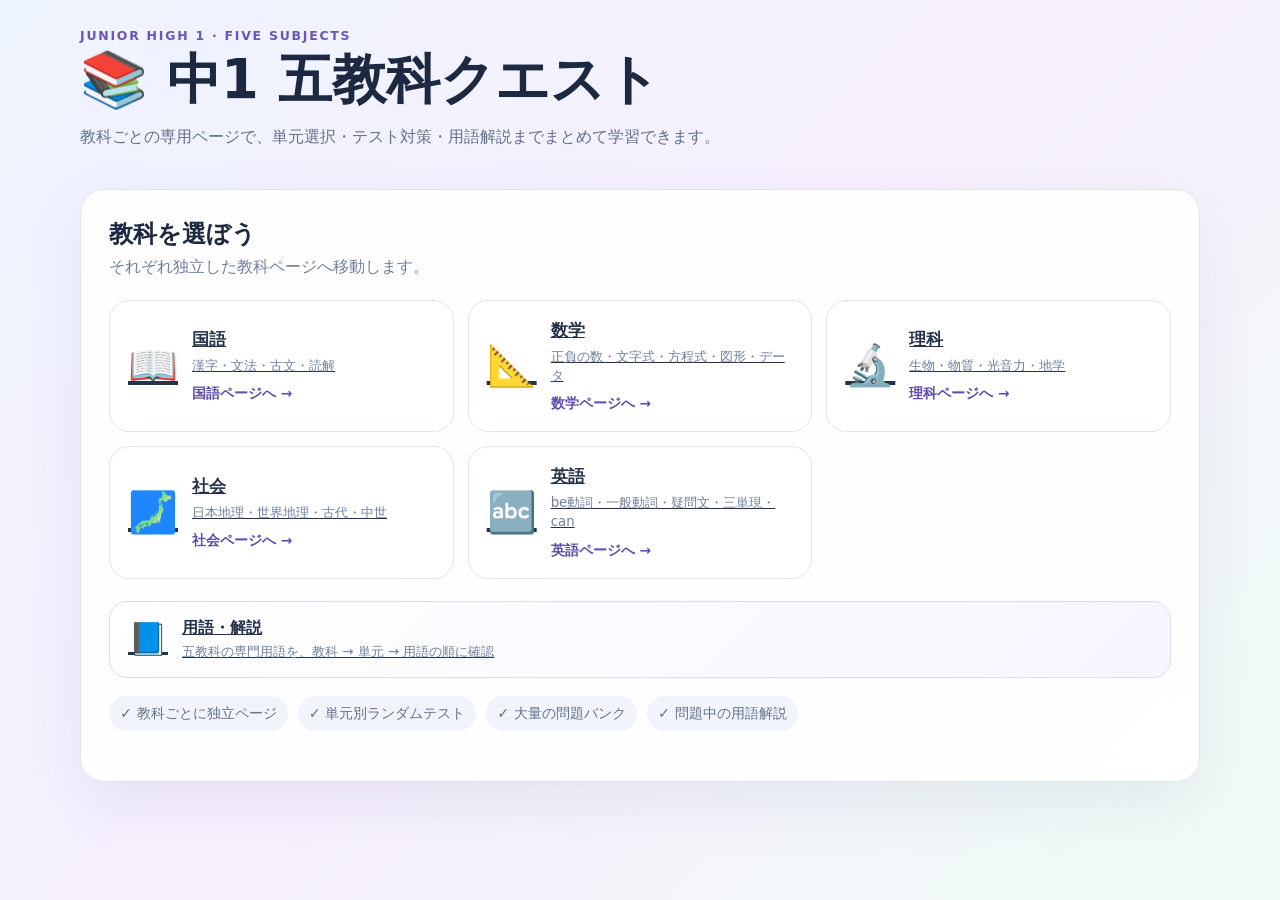
==== commit f80bc9d1: "refactor: make homepage navigate to dedicated subject pages" ====
--- a/index.html
+++ b/index.html
@@ -1,106 +1 @@
-<!doctype html>
-<html lang="ja">
-<head>
-<meta charset="utf-8">
-<meta name="viewport" content="width=device-width,initial-scale=1">
-<meta http-equiv="Cache-Control" content="no-cache, no-store, must-revalidate">
-<meta http-equiv="Pragma" content="no-cache">
-<meta http-equiv="Expires" content="0">
-<title>中1 五教科クエスト</title>
-<link rel="stylesheet" href="style.css?v=20260824-4">
-</head>
-<body>
-<main class="app">
-<header class="hero">
-  <div>
-    <p class="eyebrow">JUNIOR HIGH 1 · FIVE SUBJECTS</p>
-    <h1>📚 中1 五教科クエスト</h1>
-    <p class="lead">教科・単元・用語を選びながら、中学1年生の内容を問題と解説でじっくり復習できます。</p>
-  </div>
-  <div class="best-score" id="bestScore">最高得点：—</div>
-</header>
-
-<section id="homeScreen" class="screen active">
-  <div class="card">
-    <div class="section-heading">
-      <div><h2>まず教科を選ぼう</h2><p>問題だけでなく、専門用語の確認もできます。</p></div>
-    </div>
-    <div id="subjectGrid" class="subject-grid"></div>
-    <div class="home-tools">
-      <button id="openGlossary" class="tool-card"><span>📘</span><b>用語・解説</b><small>教科 → 単元 → 用語の順に開いて確認</small></button>
-    </div>
-    <div class="features"><span>✓ 中1主要単元</span><span>✓ 大量の問題バンク</span><span>✓ 単元別ランダム出題</span><span>✓ 問題中の用語解説</span></div>
-    <button id="startAll" class="primary wide">🎯 五教科総合から始める</button>
-  </div>
-</section>
-
-<section id="unitScreen" class="screen">
-  <div class="card">
-    <div class="unit-head">
-      <button id="backHome" class="ghost">← 教科一覧</button>
-      <div class="subject-title"><span id="subjectIcon"></span><div><h2 id="subjectName"></h2><p id="subjectDescription"></p></div></div>
-    </div>
-    <div id="unitGrid" class="unit-grid"></div>
-  </div>
-</section>
-
-<section id="glossaryScreen" class="screen">
-  <div class="card glossary-card">
-    <div class="glossary-head">
-      <button id="glossaryBack" class="ghost">← 戻る</button>
-      <div><h2 id="glossaryTitle">📘 用語・解説</h2><p id="glossarySubtitle">教科から選んでください。</p></div>
-    </div>
-    <div id="glossaryBreadcrumb" class="glossary-breadcrumb"></div>
-    <div id="glossarySubjectGrid" class="glossary-subject-grid"></div>
-    <div id="glossaryUnitGrid" class="glossary-unit-grid hidden"></div>
-    <div id="glossaryListWrap" class="hidden">
-      <div class="glossary-controls">
-        <input id="glossarySearch" type="search" placeholder="用語・読み・説明を検索">
-      </div>
-      <div id="glossaryCount" class="glossary-count"></div>
-      <div id="glossaryList" class="glossary-list"></div>
-    </div>
-  </div>
-</section>
-
-<section id="quizScreen" class="screen">
-  <div class="quiz-top">
-    <div><span id="categoryLabel">総合</span><span id="questionNo"></span></div>
-    <div id="scoreLive">0問正解</div>
-  </div>
-  <div class="progress"><div id="progressBar"></div></div>
-  <div class="card question-card">
-    <div class="question-meta"><span class="question-tag" id="difficulty">標準</span><span class="unit-tag" id="unitLabel"></span></div>
-    <h2 id="questionText"></h2>
-    <div class="question-tools">
-      <button id="showTermsButton" class="term-button">📘 この問題の用語を見る</button>
-      <button id="showHintButton" class="hint-button">💡 ポイントを見る</button>
-    </div>
-    <div id="termPanel" class="term-panel hidden"></div>
-    <div id="hintPanel" class="hint-panel hidden"></div>
-    <div id="choices" class="choices"></div>
-    <div id="feedback" class="feedback hidden"></div>
-    <div class="actions"><button id="nextButton" class="primary" disabled>次の問題</button><button id="quitButton" class="ghost">終了</button></div>
-  </div>
-</section>
-
-<section id="resultScreen" class="screen">
-  <div class="card result-card">
-    <p class="eyebrow">QUIZ COMPLETE</p>
-    <h2 id="resultTitle">おつかれさま！</h2>
-    <div class="score-ring" id="scoreRing"><span id="resultScore">0</span><small>/ 100</small></div>
-    <p id="resultSummary"></p>
-    <div class="result-stats"><div><b id="correctCount">0</b><span>正解</span></div><div><b id="totalCount">0</b><span>問題</span></div><div><b id="accuracy">0%</b><span>正答率</span></div></div>
-    <div id="mistakeReview" class="review"></div>
-    <div class="actions center"><button id="retryButton" class="primary">もう一度</button><button id="resultHomeButton" class="ghost">教科一覧へ</button></div>
-  </div>
-</section>
-</main>
-<script src="quiz-data.js?v=20260824-4"></script>
-<script src="data-bridge.js?v=20260824-4"></script>
-<script src="question-bank.js?v=20260824-4"></script>
-<script src="question-bank-fix.js?v=20260824-4"></script>
-<script src="glossary-data.js?v=20260824-4"></script>
-<script src="script.js?v=20260824-4"></script>
-</body>
-</html>
+<!doctype html><html lang="ja"><head><meta charset="utf-8"><meta name="viewport" content="width=device-width,initial-scale=1"><meta http-equiv="Cache-Control" content="no-cache, no-store, must-revalidate"><meta http-equiv="Pragma" content="no-cache"><meta http-equiv="Expires" content="0"><title>中1 五教科クエスト</title><link rel="stylesheet" href="style.css?v=20260824-5"></head><body><main class="app"><header class="hero"><div><p class="eyebrow">JUNIOR HIGH 1 · FIVE SUBJECTS</p><h1>📚 中1 五教科クエスト</h1><p class="lead">教科ごとの専用ページで、単元選択・テスト対策・用語解説までまとめて学習できます。</p></div></header><section class="page-screen active"><div class="card"><div class="section-heading"><h2>教科を選ぼう</h2><p>それぞれ独立した教科ページへ移動します。</p></div><div class="subject-grid home-subject-grid"><a class="subject-card" href="japanese.html"><span class="subject-icon">📖</span><div><b>国語</b><small>漢字・文法・古文・読解</small><em>国語ページへ →</em></div></a><a class="subject-card" href="math.html"><span class="subject-icon">📐</span><div><b>数学</b><small>正負の数・文字式・方程式・図形・データ</small><em>数学ページへ →</em></div></a><a class="subject-card" href="science.html"><span class="subject-icon">🔬</span><div><b>理科</b><small>生物・物質・光音力・地学</small><em>理科ページへ →</em></div></a><a class="subject-card" href="social.html"><span class="subject-icon">🗾</span><div><b>社会</b><small>日本地理・世界地理・古代・中世</small><em>社会ページへ →</em></div></a><a class="subject-card" href="english.html"><span class="subject-icon">🔤</span><div><b>英語</b><small>be動詞・一般動詞・疑問文・三単現・can</small><em>英語ページへ →</em></div></a></div><div class="home-tools"><a class="tool-card" href="glossary.html"><span>📘</span><div><b>用語・解説</b><small>五教科の専門用語を、教科 → 単元 → 用語の順に確認</small></div></a></div><div class="features"><span>✓ 教科ごとに独立ページ</span><span>✓ 単元別ランダムテスト</span><span>✓ 大量の問題バンク</span><span>✓ 問題中の用語解説</span></div></div></section></main></body></html>
--- a/style.css
+++ b/style.css
@@ -1 +1 @@
-*{box-sizing:border-box}html{color-scheme:light}body{margin:0;font-family:system-ui,-apple-system,BlinkMacSystemFont,"Segoe UI","Hiragino Kaku Gothic ProN","Yu Gothic",sans-serif;background:linear-gradient(135deg,#eef4ff,#f7f0ff 50%,#effcf5);color:#1d2940;min-height:100vh}.app{width:min(1120px,calc(100% - 28px));margin:auto;padding:28px 0 54px}.hero{display:flex;justify-content:space-between;gap:20px;align-items:flex-start;margin-bottom:22px}.eyebrow{margin:0 0 8px;font-size:.78rem;letter-spacing:.14em;font-weight:900;color:#6b55b8}.hero h1{margin:0;font-size:clamp(2rem,5vw,3.4rem);line-height:1.05}.lead{max-width:800px;line-height:1.65;color:#61708b}.best-score{background:#fff;border:1px solid #dfe4f2;border-radius:999px;padding:10px 15px;font-weight:900;box-shadow:0 10px 28px #24355a14;white-space:nowrap}.screen{display:none}.screen.active{display:block}.card{background:#ffffffdf;border:1px solid #e1e5f0;border-radius:24px;padding:28px;box-shadow:0 20px 60px #26365a14;backdrop-filter:blur(10px)}.section-heading h2,.subject-title h2,.glossary-head h2{margin:0}.section-heading p,.subject-title p,.glossary-head p{margin:7px 0 0;color:#71809a}.subject-grid{display:grid;grid-template-columns:repeat(3,1fr);gap:14px;margin:22px 0}.subject-card,.unit-card{border:1px solid #e1e5f0;background:#fff;border-radius:20px;padding:18px;text-align:left;cursor:pointer;color:#26324a;transition:.18s;display:flex;align-items:center;gap:14px;min-height:122px}.subject-card:hover,.unit-card:hover{transform:translateY(-3px);box-shadow:0 12px 28px #34436b18;border-color:#a99de2}.subject-card.overall,.unit-card.all-unit{background:linear-gradient(135deg,#f3f0ff,#fff)}.subject-icon,.unit-card>span{font-size:2.5rem;flex:none}.subject-card b,.unit-card b{display:block;font-size:1.06rem}.subject-card small,.unit-card small{display:block;color:#71809a;line-height:1.45;margin-top:5px}.subject-card em{display:inline-block;margin-top:10px;color:#5d4cac;font-weight:800;font-size:.86rem;font-style:normal}.home-tools{margin:6px 0 18px}.tool-card{width:100%;border:1px solid #d8dced;background:linear-gradient(135deg,#fff,#f7f5ff);border-radius:18px;padding:16px 18px;text-align:left;cursor:pointer;display:flex;align-items:center;gap:14px;color:#26324a}.tool-card:hover{border-color:#a99de2;box-shadow:0 10px 24px #34436b12}.tool-card span{font-size:2rem}.tool-card b{display:block}.tool-card small{display:block;color:#71809a;margin-top:4px}.features{display:flex;flex-wrap:wrap;gap:10px;margin-bottom:22px}.features span{background:#f2f4fb;padding:8px 11px;border-radius:999px;font-size:.9rem;color:#63718a}.primary,.ghost,.term-button,.hint-button,.inline-link-button{border:0;border-radius:13px;padding:12px 18px;font-size:1rem;font-weight:850;cursor:pointer;transition:.16s}.primary{background:#6355b9;color:#fff;box-shadow:0 10px 20px #6355b933}.primary:hover:not(:disabled){transform:translateY(-2px);background:#5145a4}.primary:disabled{opacity:.45;cursor:not-allowed}.ghost{background:#eef1f7;color:#48566f}.ghost:hover{background:#e5e9f2}.wide{width:100%}.unit-head,.glossary-head{display:flex;align-items:center;gap:18px;margin-bottom:22px}.subject-title{display:flex;align-items:center;gap:12px}.subject-title>span{font-size:2.2rem}.unit-grid{display:grid;grid-template-columns:repeat(3,1fr);gap:14px}.unit-card{min-height:120px;flex-direction:column;align-items:flex-start;justify-content:center}.unit-card>span{font-size:2rem}.glossary-controls{display:grid;grid-template-columns:1fr 1fr 2fr;gap:10px;margin:18px 0 12px}.glossary-controls select,.glossary-controls input{width:100%;padding:12px 13px;border:1px solid #dfe3ee;border-radius:12px;background:#fff;color:#26324a;font:inherit}.glossary-count{font-size:.9rem;color:#6e7c92;margin:6px 0 14px}.glossary-list{display:grid;grid-template-columns:1fr 1fr;gap:14px}.glossary-item{background:#fff;border:1px solid #e2e5ef;border-radius:18px;padding:18px}.glossary-item-head{display:flex;justify-content:space-between;gap:12px;align-items:flex-start}.glossary-item h3{margin:0;font-size:1.2rem}.reading{display:inline-block;margin-top:4px;color:#7a879a;font-size:.85rem}.glossary-badge{display:inline-block;background:#f0edff;color:#5d4cac;border-radius:999px;padding:5px 8px;font-size:.72rem;font-weight:800}.glossary-summary{font-weight:750;line-height:1.55;margin:14px 0 7px}.glossary-detail{color:#61708b;line-height:1.65;margin:0}.empty-state{background:#fff;border:1px dashed #d8ddea;border-radius:16px;padding:30px;text-align:center;color:#76849a}.quiz-top{display:flex;justify-content:space-between;font-weight:900;margin:8px 2px 12px}.quiz-top span+span{margin-left:12px}.progress{height:10px;background:#e4e7f1;border-radius:999px;overflow:hidden;margin-bottom:18px}.progress div{height:100%;width:0;background:linear-gradient(90deg,#6355b9,#9b8ee8);transition:.25s}.question-card{padding:30px}.question-meta{display:flex;gap:8px;align-items:center;margin-bottom:14px}.question-tag,.unit-tag{display:inline-block;border-radius:999px;padding:6px 10px;font-size:.78rem;font-weight:900}.question-tag{background:#f0edff;color:#5d4cac}.unit-tag{background:#eef8f2;color:#397050}.question-card h2{line-height:1.55;font-size:clamp(1.3rem,3vw,1.8rem);margin:0}.question-tools{display:flex;flex-wrap:wrap;gap:8px;margin:16px 0}.term-button{background:#eef8f2;color:#346c4f}.term-button:hover{background:#e0f2e8}.hint-button{background:#fff6dc;color:#8a6500}.hint-button:hover{background:#ffefbd}.term-panel,.hint-panel{border-radius:16px;padding:14px 16px;margin:10px 0 16px;border:1px solid #dde3ef;background:#fbfcff}.term-panel-title{font-weight:850;margin-bottom:10px}.inline-term{width:100%;display:flex;justify-content:space-between;align-items:flex-start;gap:12px;border:0;background:#fff;border:1px solid #e3e7f0;border-radius:12px;padding:12px;text-align:left;margin:7px 0;cursor:pointer}.inline-term:hover{border-color:#aaa0db}.inline-term b{color:#5d4cac;white-space:nowrap}.inline-term span{color:#64738a;line-height:1.5}.hint-panel{background:#fffbf0;border-color:#f0dfab;line-height:1.65}.hint-panel p{margin:6px 0 10px}.hint-panel a{color:#5d4cac;font-weight:800;text-decoration:none}.term-detail-view{position:relative}.term-detail-view h3{margin:10px 0 0;font-size:1.45rem}.term-detail-view p{line-height:1.65}.mini-close{position:absolute;right:0;top:0;border:0;background:#edf0f6;color:#4d5a70;border-radius:50%;width:32px;height:32px;cursor:pointer;font-size:1.1rem}.inline-link-button{background:transparent;color:#5d4cac;padding:3px 6px;font-size:.9rem}.choices{display:grid;grid-template-columns:1fr 1fr;gap:12px;margin:24px 0}.choice{border:2px solid #e1e5ef;background:#fff;border-radius:16px;text-align:left;padding:16px;font-size:1rem;line-height:1.45;cursor:pointer;color:#26324a}.choice:hover{border-color:#9f95d9;background:#faf9ff}.choice:disabled{cursor:default}.choice.correct{border-color:#54a878;background:#effbf3}.choice.wrong{border-color:#d46b70;background:#fff2f2}.feedback{padding:15px 17px;border-radius:16px;margin:4px 0 18px;line-height:1.6}.feedback.good{background:#effbf3;border:1px solid #bde4ca}.feedback.bad{background:#fff2f2;border:1px solid #f0c9cc}.hidden{display:none}.actions{display:flex;justify-content:space-between;gap:10px}.center{justify-content:center}.result-card{text-align:center}.result-card h2{margin:0 0 8px}.score-ring{width:180px;height:180px;margin:16px auto;border-radius:50%;display:grid;place-content:center;background:radial-gradient(circle,#fff 53%,transparent 55%),conic-gradient(#6355b9 var(--score,0%),#e4e7f1 0)}.score-ring span{font-size:3.4rem;font-weight:950;line-height:1}.score-ring small{color:#71809a}.result-stats{display:grid;grid-template-columns:repeat(3,1fr);gap:12px;margin:22px 0}.result-stats>div{background:#f5f6fb;border-radius:16px;padding:15px}.result-stats b{display:block;font-size:1.5rem}.result-stats span,.review-item .a{color:#71809a;font-size:.9rem}.review{text-align:left;border-top:1px solid #e5e8f0;padding-top:18px}.review-item{border:1px solid #e5e8f0;border-radius:14px;padding:12px 14px;margin:8px 0;background:#fff}.review-item .q{font-weight:850}.review-item .a{margin-top:5px;line-height:1.55}@media(max-width:900px){.subject-grid,.unit-grid,.glossary-list{grid-template-columns:1fr 1fr}.glossary-controls{grid-template-columns:1fr 1fr}.glossary-controls input{grid-column:1/-1}.hero{flex-direction:column}.best-score{align-self:flex-start}}@media(max-width:580px){.app{width:calc(100% - 18px);padding-top:18px}.card{padding:20px;border-radius:20px}.subject-grid,.unit-grid,.glossary-list,.glossary-controls{grid-template-columns:1fr}.glossary-controls input{grid-column:auto}.glossary-item-head{flex-direction:column}.choices{grid-template-columns:1fr}.unit-head,.glossary-head{align-items:flex-start;flex-direction:column}.actions{flex-direction:column}.actions>*{width:100%}.question-tools>*{width:100%}.result-stats{grid-template-columns:1fr 1fr}.result-stats>div:last-child{grid-column:1/-1}.inline-term{flex-direction:column}}
+*{box-sizing:border-box}html{color-scheme:light}body{margin:0;font-family:system-ui,-apple-system,BlinkMacSystemFont,"Segoe UI","Hiragino Kaku Gothic ProN","Yu Gothic",sans-serif;background:linear-gradient(135deg,#eef4ff,#f7f0ff 50%,#effcf5);color:#1d2940;min-height:100vh}.app{width:min(1120px,calc(100% - 28px));margin:auto;padding:28px 0 54px}.hero{display:flex;justify-content:space-between;gap:20px;align-items:flex-start;margin-bottom:22px}.eyebrow{margin:0 0 8px;font-size:.78rem;letter-spacing:.14em;font-weight:900;color:#6b55b8}.hero h1{margin:0;font-size:clamp(2rem,5vw,3.4rem);line-height:1.05}.lead{max-width:800px;line-height:1.65;color:#61708b}.best-score{background:#fff;border:1px solid #dfe4f2;border-radius:999px;padding:10px 15px;font-weight:900;box-shadow:0 10px 28px #24355a14;white-space:nowrap}.screen{display:none}.screen.active{display:block}.card{background:#ffffffdf;border:1px solid #e1e5f0;border-radius:24px;padding:28px;box-shadow:0 20px 60px #26365a14;backdrop-filter:blur(10px)}.section-heading h2,.subject-title h2,.glossary-head h2{margin:0}.section-heading p,.subject-title p,.glossary-head p{margin:7px 0 0;color:#71809a}.subject-grid{display:grid;grid-template-columns:repeat(3,1fr);gap:14px;margin:22px 0}.subject-card,.unit-card{border:1px solid #e1e5f0;background:#fff;border-radius:20px;padding:18px;text-align:left;cursor:pointer;color:#26324a;transition:.18s;display:flex;align-items:center;gap:14px;min-height:122px}.subject-card:hover,.unit-card:hover{transform:translateY(-3px);box-shadow:0 12px 28px #34436b18;border-color:#a99de2}.subject-card.overall,.unit-card.all-unit{background:linear-gradient(135deg,#f3f0ff,#fff)}.subject-icon,.unit-card>span{font-size:2.5rem;flex:none}.subject-card b,.unit-card b{display:block;font-size:1.06rem}.subject-card small,.unit-card small{display:block;color:#71809a;line-height:1.45;margin-top:5px}.subject-card em{display:inline-block;margin-top:10px;color:#5d4cac;font-weight:800;font-size:.86rem;font-style:normal}.home-tools{margin:6px 0 18px}.tool-card{width:100%;border:1px solid #d8dced;background:linear-gradient(135deg,#fff,#f7f5ff);border-radius:18px;padding:16px 18px;text-align:left;cursor:pointer;display:flex;align-items:center;gap:14px;color:#26324a}.tool-card:hover{border-color:#a99de2;box-shadow:0 10px 24px #34436b12}.tool-card span{font-size:2rem}.tool-card b{display:block}.tool-card small{display:block;color:#71809a;margin-top:4px}.features{display:flex;flex-wrap:wrap;gap:10px;margin-bottom:22px}.features span{background:#f2f4fb;padding:8px 11px;border-radius:999px;font-size:.9rem;color:#63718a}.primary,.ghost,.term-button,.hint-button,.inline-link-button{border:0;border-radius:13px;padding:12px 18px;font-size:1rem;font-weight:850;cursor:pointer;transition:.16s}.primary{background:#6355b9;color:#fff;box-shadow:0 10px 20px #6355b933}.primary:hover:not(:disabled){transform:translateY(-2px);background:#5145a4}.primary:disabled{opacity:.45;cursor:not-allowed}.ghost{background:#eef1f7;color:#48566f}.ghost:hover{background:#e5e9f2}.wide{width:100%}.unit-head,.glossary-head{display:flex;align-items:center;gap:18px;margin-bottom:22px}.subject-title{display:flex;align-items:center;gap:12px}.subject-title>span{font-size:2.2rem}.unit-grid{display:grid;grid-template-columns:repeat(3,1fr);gap:14px}.unit-card{min-height:120px;flex-direction:column;align-items:flex-start;justify-content:center}.unit-card>span{font-size:2rem}.glossary-subject-grid,.glossary-unit-grid{display:grid;grid-template-columns:repeat(2,1fr);gap:14px;margin-top:22px}.glossary-subject-card,.glossary-unit-card{border:1px solid #e1e5f0;background:#fff;border-radius:20px;padding:22px;text-align:left;cursor:pointer;color:#26324a;display:flex;align-items:center;gap:16px;min-height:130px;transition:.18s}.glossary-subject-card:hover,.glossary-unit-card:hover{transform:translateY(-3px);box-shadow:0 12px 28px #34436b18;border-color:#a99de2}.glossary-subject-card>span,.glossary-unit-card>span{font-size:2.6rem}.glossary-subject-card b,.glossary-unit-card b{font-size:1.08rem}.glossary-subject-card small,.glossary-unit-card small{display:block;color:#71809a;margin-top:6px}.glossary-breadcrumb{font-size:.86rem;color:#6d7890;background:#f3f4f9;border-radius:999px;padding:8px 12px;display:inline-block}.glossary-controls{display:grid;grid-template-columns:1fr;gap:10px;margin:18px 0 12px}.glossary-controls input{width:100%;padding:12px 13px;border:1px solid #dfe3ee;border-radius:12px;background:#fff;color:#26324a;font:inherit}.glossary-count{font-size:.9rem;color:#6e7c92;margin:6px 0 14px}.glossary-list{display:grid;grid-template-columns:1fr 1fr;gap:14px}.glossary-term-card{border:1px solid #e2e5ef;background:#fff;border-radius:18px;padding:18px;text-align:left;cursor:pointer;color:#26324a;display:flex;flex-direction:column;align-items:flex-start;gap:4px;transition:.18s}.glossary-term-card:hover{transform:translateY(-2px);border-color:#a99de2;box-shadow:0 10px 22px #34436b12}.term-title{font-size:1.18rem;font-weight:900;color:#2d3953}.term-summary{color:#61708b;line-height:1.55;margin-top:7px}.glossary-detail-page{background:#fff;border:1px solid #e2e5ef;border-radius:18px;padding:22px}.glossary-detail-page .ghost{margin-bottom:16px}.glossary-detail-page h3{font-size:1.7rem;margin:12px 0 0}.glossary-detail-page h4{margin:20px 0 6px;color:#5d4cac}.glossary-detail-page p{line-height:1.7;margin:5px 0}.reading{display:inline-block;margin-top:4px;color:#7a879a;font-size:.85rem}.empty-state{background:#fff;border:1px dashed #d8ddea;border-radius:16px;padding:30px;text-align:center;color:#76849a;grid-column:1/-1}.quiz-top{display:flex;justify-content:space-between;font-weight:900;margin:8px 2px 12px}.quiz-top span+span{margin-left:12px}.progress{height:10px;background:#e4e7f1;border-radius:999px;overflow:hidden;margin-bottom:18px}.progress div{height:100%;width:0;background:linear-gradient(90deg,#6355b9,#9b8ee8);transition:.25s}.question-card{padding:30px}.question-meta{display:flex;gap:8px;align-items:center;margin-bottom:14px}.question-tag,.unit-tag{display:inline-block;border-radius:999px;padding:6px 10px;font-size:.78rem;font-weight:900}.question-tag{background:#f0edff;color:#5d4cac}.unit-tag{background:#eef8f2;color:#397050}.question-card h2{line-height:1.55;font-size:clamp(1.3rem,3vw,1.8rem);margin:0}.question-tools{display:flex;flex-wrap:wrap;gap:8px;margin:16px 0}.term-button{background:#eef8f2;color:#346c4f}.term-button:hover{background:#e0f2e8}.hint-button{background:#fff6dc;color:#8a6500}.hint-button:hover{background:#ffefbd}.term-panel,.hint-panel{border-radius:16px;padding:14px 16px;margin:10px 0 16px;border:1px solid #dde3ef;background:#fbfcff}.term-panel-title{font-weight:850;margin-bottom:10px}.inline-term{width:100%;display:flex;justify-content:space-between;align-items:flex-start;gap:12px;border:0;background:#fff;border:1px solid #e3e7f0;border-radius:12px;padding:12px;text-align:left;margin:7px 0;cursor:pointer}.inline-term:hover{border-color:#aaa0db}.inline-term b{color:#5d4cac;white-space:nowrap}.inline-term span{color:#64738a;line-height:1.5}.hint-panel{background:#fffbf0;border-color:#f0dfab;line-height:1.65}.hint-panel p{margin:6px 0 10px}.hint-panel a{color:#5d4cac;font-weight:800;text-decoration:none}.term-detail-view{position:relative}.term-detail-view h3{margin:10px 0 0;font-size:1.45rem}.term-detail-view p{line-height:1.65}.mini-close{position:absolute;right:0;top:0;border:0;background:#edf0f6;color:#4d5a70;border-radius:50%;width:32px;height:32px;cursor:pointer;font-size:1.1rem}.inline-link-button{background:transparent;color:#5d4cac;padding:3px 6px;font-size:.9rem}.choices{display:grid;grid-template-columns:1fr 1fr;gap:12px;margin:24px 0}.choice{border:2px solid #e1e5ef;background:#fff;border-radius:16px;text-align:left;padding:16px;font-size:1rem;line-height:1.45;cursor:pointer;color:#26324a}.choice:hover{border-color:#9f95d9;background:#faf9ff}.choice:disabled{cursor:default}.choice.correct{border-color:#54a878;background:#effbf3}.choice.wrong{border-color:#d46b70;background:#fff2f2}.feedback{padding:15px 17px;border-radius:16px;margin:4px 0 18px;line-height:1.6}.feedback.good{background:#effbf3;border:1px solid #bde4ca}.feedback.bad{background:#fff2f2;border:1px solid #f0c9cc}.hidden{display:none}.actions{display:flex;justify-content:space-between;gap:10px}.center{justify-content:center}.result-card{text-align:center}.result-card h2{margin:0 0 8px}.score-ring{width:180px;height:180px;margin:16px auto;border-radius:50%;display:grid;place-content:center;background:radial-gradient(circle,#fff 53%,transparent 55%),conic-gradient(#6355b9 var(--score,0%),#e4e7f1 0)}.score-ring span{font-size:3.4rem;font-weight:950;line-height:1}.score-ring small{color:#71809a}.result-stats{display:grid;grid-template-columns:repeat(3,1fr);gap:12px;margin:22px 0}.result-stats>div{background:#f5f6fb;border-radius:16px;padding:15px}.result-stats b{display:block;font-size:1.5rem}.result-stats span,.review-item .a{color:#71809a;font-size:.9rem}.review{text-align:left;border-top:1px solid #e5e8f0;padding-top:18px}.review-item{border:1px solid #e5e8f0;border-radius:14px;padding:12px 14px;margin:8px 0;background:#fff}.review-item .q{font-weight:850}.review-item .a{margin-top:5px;line-height:1.55}@media(max-width:700px){.subject-grid,.unit-grid,.glossary-list,.glossary-subject-grid,.glossary-unit-grid{grid-template-columns:1fr}.hero{flex-direction:column}.best-score{align-self:flex-start}}@media(max-width:580px){.app{width:calc(100% - 18px);padding-top:18px}.card{padding:20px;border-radius:20px}.choices{grid-template-columns:1fr}.unit-head,.glossary-head{align-items:flex-start;flex-direction:column}.actions{flex-direction:column}.actions>*{width:100%}.question-tools>*{width:100%}.result-stats{grid-template-columns:1fr 1fr}.result-stats>div:last-child{grid-column:1/-1}.inline-term{flex-direction:column}}
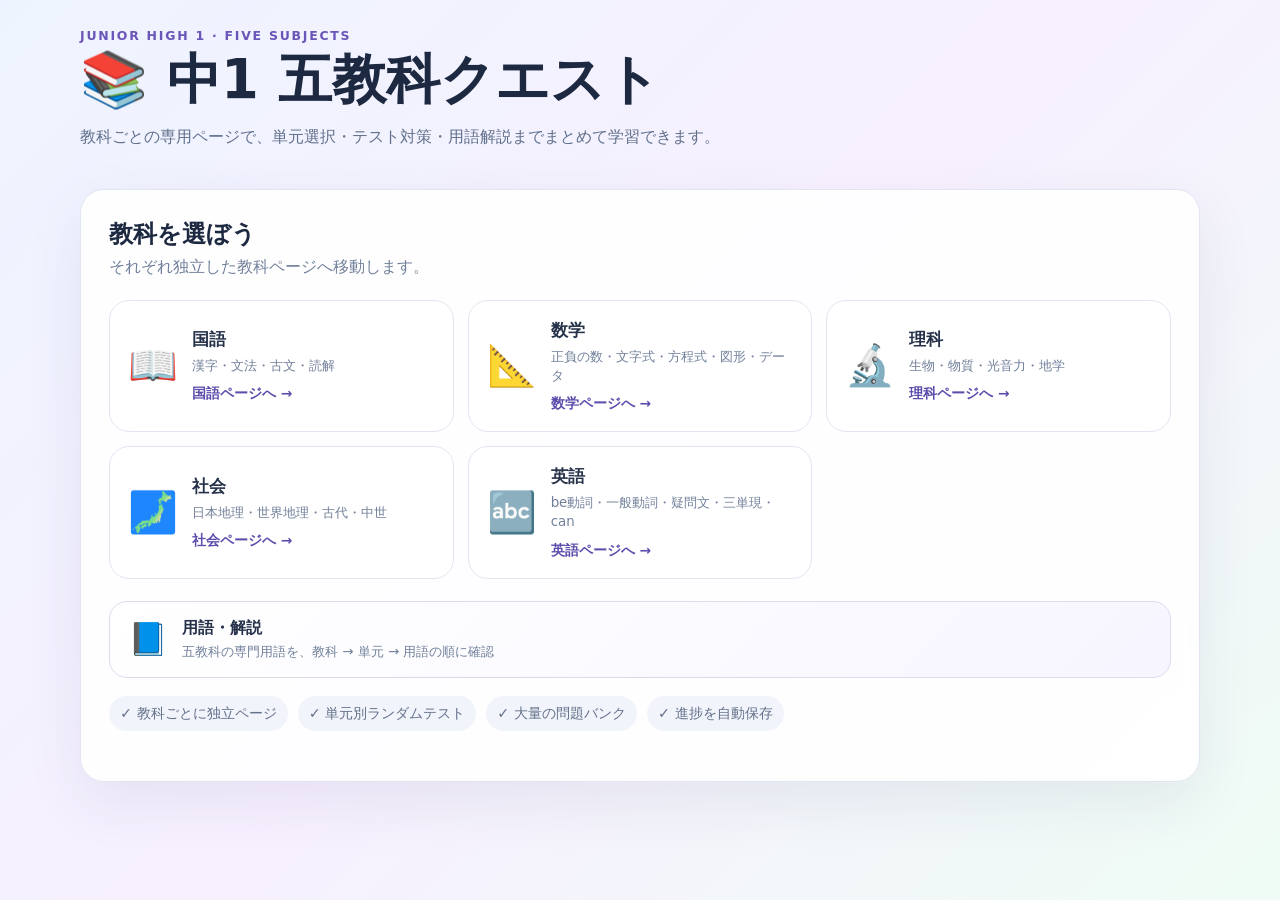
==== commit d9799fe1: "feat: ホームに続きから再開ボタンを追加" ====
--- a/index.html
+++ b/index.html
@@ -1 +1 @@
-<!doctype html><html lang="ja"><head><meta charset="utf-8"><meta name="viewport" content="width=device-width,initial-scale=1"><meta http-equiv="Cache-Control" content="no-cache, no-store, must-revalidate"><meta http-equiv="Pragma" content="no-cache"><meta http-equiv="Expires" content="0"><title>中1 五教科クエスト</title><link rel="stylesheet" href="style.css?v=20260824-5"></head><body><main class="app"><header class="hero"><div><p class="eyebrow">JUNIOR HIGH 1 · FIVE SUBJECTS</p><h1>📚 中1 五教科クエスト</h1><p class="lead">教科ごとの専用ページで、単元選択・テスト対策・用語解説までまとめて学習できます。</p></div></header><section class="page-screen active"><div class="card"><div class="section-heading"><h2>教科を選ぼう</h2><p>それぞれ独立した教科ページへ移動します。</p></div><div class="subject-grid home-subject-grid"><a class="subject-card" href="japanese.html"><span class="subject-icon">📖</span><div><b>国語</b><small>漢字・文法・古文・読解</small><em>国語ページへ →</em></div></a><a class="subject-card" href="math.html"><span class="subject-icon">📐</span><div><b>数学</b><small>正負の数・文字式・方程式・図形・データ</small><em>数学ページへ →</em></div></a><a class="subject-card" href="science.html"><span class="subject-icon">🔬</span><div><b>理科</b><small>生物・物質・光音力・地学</small><em>理科ページへ →</em></div></a><a class="subject-card" href="social.html"><span class="subject-icon">🗾</span><div><b>社会</b><small>日本地理・世界地理・古代・中世</small><em>社会ページへ →</em></div></a><a class="subject-card" href="english.html"><span class="subject-icon">🔤</span><div><b>英語</b><small>be動詞・一般動詞・疑問文・三単現・can</small><em>英語ページへ →</em></div></a></div><div class="home-tools"><a class="tool-card" href="glossary.html"><span>📘</span><div><b>用語・解説</b><small>五教科の専門用語を、教科 → 単元 → 用語の順に確認</small></div></a></div><div class="features"><span>✓ 教科ごとに独立ページ</span><span>✓ 単元別ランダムテスト</span><span>✓ 大量の問題バンク</span><span>✓ 問題中の用語解説</span></div></div></section></main></body></html>+<!doctype html><html lang="ja"><head><meta charset="utf-8"><meta name="viewport" content="width=device-width,initial-scale=1"><meta http-equiv="Cache-Control" content="no-cache, no-store, must-revalidate"><meta http-equiv="Pragma" content="no-cache"><meta http-equiv="Expires" content="0"><title>中1 五教科クエスト</title><link rel="stylesheet" href="style.css?v=20260824-6"></head><body><main class="app"><header class="hero"><div><p class="eyebrow">JUNIOR HIGH 1 · FIVE SUBJECTS</p><h1>📚 中1 五教科クエスト</h1><p class="lead">教科ごとの専用ページで、単元選択・テスト対策・用語解説までまとめて学習できます。</p></div></header><section class="page-screen active"><div class="card"><div class="section-heading"><h2>教科を選ぼう</h2><p>それぞれ独立した教科ページへ移動します。</p></div><div id="resumeArea" class="resume-area hidden"></div><div class="subject-grid home-subject-grid"><a class="subject-card" href="japanese.html"><span class="subject-icon">📖</span><div><b>国語</b><small>漢字・文法・古文・読解</small><em>国語ページへ →</em></div></a><a class="subject-card" href="math.html"><span class="subject-icon">📐</span><div><b>数学</b><small>正負の数・文字式・方程式・図形・データ</small><em>数学ページへ →</em></div></a><a class="subject-card" href="science.html"><span class="subject-icon">🔬</span><div><b>理科</b><small>生物・物質・光音力・地学</small><em>理科ページへ →</em></div></a><a class="subject-card" href="social.html"><span class="subject-icon">🗾</span><div><b>社会</b><small>日本地理・世界地理・古代・中世</small><em>社会ページへ →</em></div></a><a class="subject-card" href="english.html"><span class="subject-icon">🔤</span><div><b>英語</b><small>be動詞・一般動詞・疑問文・三単現・can</small><em>英語ページへ →</em></div></a></div><div class="home-tools"><a class="tool-card" href="glossary.html"><span>📘</span><div><b>用語・解説</b><small>五教科の専門用語を、教科 → 単元 → 用語の順に確認</small></div></a></div><div class="features"><span>✓ 教科ごとに独立ページ</span><span>✓ 単元別ランダムテスト</span><span>✓ 大量の問題バンク</span><span>✓ 進捗を自動保存</span></div></div></section></main><script src="progress-home.js?v=20260824-6"></script></body></html>
--- a/style.css
+++ b/style.css
@@ -1 +1 @@
-*{box-sizing:border-box}html{color-scheme:light}body{margin:0;font-family:system-ui,-apple-system,BlinkMacSystemFont,"Segoe UI","Hiragino Kaku Gothic ProN","Yu Gothic",sans-serif;background:linear-gradient(135deg,#eef4ff,#f7f0ff 50%,#effcf5);color:#1d2940;min-height:100vh}.app{width:min(1120px,calc(100% - 28px));margin:auto;padding:28px 0 54px}.hero{display:flex;justify-content:space-between;gap:20px;align-items:flex-start;margin-bottom:22px}.eyebrow{margin:0 0 8px;font-size:.78rem;letter-spacing:.14em;font-weight:900;color:#6b55b8}.hero h1{margin:0;font-size:clamp(2rem,5vw,3.4rem);line-height:1.05}.lead{max-width:800px;line-height:1.65;color:#61708b}.best-score{background:#fff;border:1px solid #dfe4f2;border-radius:999px;padding:10px 15px;font-weight:900;box-shadow:0 10px 28px #24355a14;white-space:nowrap}.screen{display:none}.screen.active{display:block}.card{background:#ffffffdf;border:1px solid #e1e5f0;border-radius:24px;padding:28px;box-shadow:0 20px 60px #26365a14;backdrop-filter:blur(10px)}.section-heading h2,.subject-title h2,.glossary-head h2{margin:0}.section-heading p,.subject-title p,.glossary-head p{margin:7px 0 0;color:#71809a}.subject-grid{display:grid;grid-template-columns:repeat(3,1fr);gap:14px;margin:22px 0}.subject-card,.unit-card{border:1px solid #e1e5f0;background:#fff;border-radius:20px;padding:18px;text-align:left;cursor:pointer;color:#26324a;transition:.18s;display:flex;align-items:center;gap:14px;min-height:122px}.subject-card:hover,.unit-card:hover{transform:translateY(-3px);box-shadow:0 12px 28px #34436b18;border-color:#a99de2}.subject-card.overall,.unit-card.all-unit{background:linear-gradient(135deg,#f3f0ff,#fff)}.subject-icon,.unit-card>span{font-size:2.5rem;flex:none}.subject-card b,.unit-card b{display:block;font-size:1.06rem}.subject-card small,.unit-card small{display:block;color:#71809a;line-height:1.45;margin-top:5px}.subject-card em{display:inline-block;margin-top:10px;color:#5d4cac;font-weight:800;font-size:.86rem;font-style:normal}.home-tools{margin:6px 0 18px}.tool-card{width:100%;border:1px solid #d8dced;background:linear-gradient(135deg,#fff,#f7f5ff);border-radius:18px;padding:16px 18px;text-align:left;cursor:pointer;display:flex;align-items:center;gap:14px;color:#26324a}.tool-card:hover{border-color:#a99de2;box-shadow:0 10px 24px #34436b12}.tool-card span{font-size:2rem}.tool-card b{display:block}.tool-card small{display:block;color:#71809a;margin-top:4px}.features{display:flex;flex-wrap:wrap;gap:10px;margin-bottom:22px}.features span{background:#f2f4fb;padding:8px 11px;border-radius:999px;font-size:.9rem;color:#63718a}.primary,.ghost,.term-button,.hint-button,.inline-link-button{border:0;border-radius:13px;padding:12px 18px;font-size:1rem;font-weight:850;cursor:pointer;transition:.16s}.primary{background:#6355b9;color:#fff;box-shadow:0 10px 20px #6355b933}.primary:hover:not(:disabled){transform:translateY(-2px);background:#5145a4}.primary:disabled{opacity:.45;cursor:not-allowed}.ghost{background:#eef1f7;color:#48566f}.ghost:hover{background:#e5e9f2}.wide{width:100%}.unit-head,.glossary-head{display:flex;align-items:center;gap:18px;margin-bottom:22px}.subject-title{display:flex;align-items:center;gap:12px}.subject-title>span{font-size:2.2rem}.unit-grid{display:grid;grid-template-columns:repeat(3,1fr);gap:14px}.unit-card{min-height:120px;flex-direction:column;align-items:flex-start;justify-content:center}.unit-card>span{font-size:2rem}.glossary-subject-grid,.glossary-unit-grid{display:grid;grid-template-columns:repeat(2,1fr);gap:14px;margin-top:22px}.glossary-subject-card,.glossary-unit-card{border:1px solid #e1e5f0;background:#fff;border-radius:20px;padding:22px;text-align:left;cursor:pointer;color:#26324a;display:flex;align-items:center;gap:16px;min-height:130px;transition:.18s}.glossary-subject-card:hover,.glossary-unit-card:hover{transform:translateY(-3px);box-shadow:0 12px 28px #34436b18;border-color:#a99de2}.glossary-subject-card>span,.glossary-unit-card>span{font-size:2.6rem}.glossary-subject-card b,.glossary-unit-card b{font-size:1.08rem}.glossary-subject-card small,.glossary-unit-card small{display:block;color:#71809a;margin-top:6px}.glossary-breadcrumb{font-size:.86rem;color:#6d7890;background:#f3f4f9;border-radius:999px;padding:8px 12px;display:inline-block}.glossary-controls{display:grid;grid-template-columns:1fr;gap:10px;margin:18px 0 12px}.glossary-controls input{width:100%;padding:12px 13px;border:1px solid #dfe3ee;border-radius:12px;background:#fff;color:#26324a;font:inherit}.glossary-count{font-size:.9rem;color:#6e7c92;margin:6px 0 14px}.glossary-list{display:grid;grid-template-columns:1fr 1fr;gap:14px}.glossary-term-card{border:1px solid #e2e5ef;background:#fff;border-radius:18px;padding:18px;text-align:left;cursor:pointer;color:#26324a;display:flex;flex-direction:column;align-items:flex-start;gap:4px;transition:.18s}.glossary-term-card:hover{transform:translateY(-2px);border-color:#a99de2;box-shadow:0 10px 22px #34436b12}.term-title{font-size:1.18rem;font-weight:900;color:#2d3953}.term-summary{color:#61708b;line-height:1.55;margin-top:7px}.glossary-detail-page{background:#fff;border:1px solid #e2e5ef;border-radius:18px;padding:22px}.glossary-detail-page .ghost{margin-bottom:16px}.glossary-detail-page h3{font-size:1.7rem;margin:12px 0 0}.glossary-detail-page h4{margin:20px 0 6px;color:#5d4cac}.glossary-detail-page p{line-height:1.7;margin:5px 0}.reading{display:inline-block;margin-top:4px;color:#7a879a;font-size:.85rem}.empty-state{background:#fff;border:1px dashed #d8ddea;border-radius:16px;padding:30px;text-align:center;color:#76849a;grid-column:1/-1}.quiz-top{display:flex;justify-content:space-between;font-weight:900;margin:8px 2px 12px}.quiz-top span+span{margin-left:12px}.progress{height:10px;background:#e4e7f1;border-radius:999px;overflow:hidden;margin-bottom:18px}.progress div{height:100%;width:0;background:linear-gradient(90deg,#6355b9,#9b8ee8);transition:.25s}.question-card{padding:30px}.question-meta{display:flex;gap:8px;align-items:center;margin-bottom:14px}.question-tag,.unit-tag{display:inline-block;border-radius:999px;padding:6px 10px;font-size:.78rem;font-weight:900}.question-tag{background:#f0edff;color:#5d4cac}.unit-tag{background:#eef8f2;color:#397050}.question-card h2{line-height:1.55;font-size:clamp(1.3rem,3vw,1.8rem);margin:0}.question-tools{display:flex;flex-wrap:wrap;gap:8px;margin:16px 0}.term-button{background:#eef8f2;color:#346c4f}.term-button:hover{background:#e0f2e8}.hint-button{background:#fff6dc;color:#8a6500}.hint-button:hover{background:#ffefbd}.term-panel,.hint-panel{border-radius:16px;padding:14px 16px;margin:10px 0 16px;border:1px solid #dde3ef;background:#fbfcff}.term-panel-title{font-weight:850;margin-bottom:10px}.inline-term{width:100%;display:flex;justify-content:space-between;align-items:flex-start;gap:12px;border:0;background:#fff;border:1px solid #e3e7f0;border-radius:12px;padding:12px;text-align:left;margin:7px 0;cursor:pointer}.inline-term:hover{border-color:#aaa0db}.inline-term b{color:#5d4cac;white-space:nowrap}.inline-term span{color:#64738a;line-height:1.5}.hint-panel{background:#fffbf0;border-color:#f0dfab;line-height:1.65}.hint-panel p{margin:6px 0 10px}.hint-panel a{color:#5d4cac;font-weight:800;text-decoration:none}.term-detail-view{position:relative}.term-detail-view h3{margin:10px 0 0;font-size:1.45rem}.term-detail-view p{line-height:1.65}.mini-close{position:absolute;right:0;top:0;border:0;background:#edf0f6;color:#4d5a70;border-radius:50%;width:32px;height:32px;cursor:pointer;font-size:1.1rem}.inline-link-button{background:transparent;color:#5d4cac;padding:3px 6px;font-size:.9rem}.choices{display:grid;grid-template-columns:1fr 1fr;gap:12px;margin:24px 0}.choice{border:2px solid #e1e5ef;background:#fff;border-radius:16px;text-align:left;padding:16px;font-size:1rem;line-height:1.45;cursor:pointer;color:#26324a}.choice:hover{border-color:#9f95d9;background:#faf9ff}.choice:disabled{cursor:default}.choice.correct{border-color:#54a878;background:#effbf3}.choice.wrong{border-color:#d46b70;background:#fff2f2}.feedback{padding:15px 17px;border-radius:16px;margin:4px 0 18px;line-height:1.6}.feedback.good{background:#effbf3;border:1px solid #bde4ca}.feedback.bad{background:#fff2f2;border:1px solid #f0c9cc}.hidden{display:none}.actions{display:flex;justify-content:space-between;gap:10px}.center{justify-content:center}.result-card{text-align:center}.result-card h2{margin:0 0 8px}.score-ring{width:180px;height:180px;margin:16px auto;border-radius:50%;display:grid;place-content:center;background:radial-gradient(circle,#fff 53%,transparent 55%),conic-gradient(#6355b9 var(--score,0%),#e4e7f1 0)}.score-ring span{font-size:3.4rem;font-weight:950;line-height:1}.score-ring small{color:#71809a}.result-stats{display:grid;grid-template-columns:repeat(3,1fr);gap:12px;margin:22px 0}.result-stats>div{background:#f5f6fb;border-radius:16px;padding:15px}.result-stats b{display:block;font-size:1.5rem}.result-stats span,.review-item .a{color:#71809a;font-size:.9rem}.review{text-align:left;border-top:1px solid #e5e8f0;padding-top:18px}.review-item{border:1px solid #e5e8f0;border-radius:14px;padding:12px 14px;margin:8px 0;background:#fff}.review-item .q{font-weight:850}.review-item .a{margin-top:5px;line-height:1.55}@media(max-width:700px){.subject-grid,.unit-grid,.glossary-list,.glossary-subject-grid,.glossary-unit-grid{grid-template-columns:1fr}.hero{flex-direction:column}.best-score{align-self:flex-start}}@media(max-width:580px){.app{width:calc(100% - 18px);padding-top:18px}.card{padding:20px;border-radius:20px}.choices{grid-template-columns:1fr}.unit-head,.glossary-head{align-items:flex-start;flex-direction:column}.actions{flex-direction:column}.actions>*{width:100%}.question-tools>*{width:100%}.result-stats{grid-template-columns:1fr 1fr}.result-stats>div:last-child{grid-column:1/-1}.inline-term{flex-direction:column}}
+*{box-sizing:border-box}html{color-scheme:light}body{margin:0;font-family:system-ui,-apple-system,BlinkMacSystemFont,"Segoe UI","Hiragino Kaku Gothic ProN","Yu Gothic",sans-serif;background:linear-gradient(135deg,#eef4ff,#f7f0ff 50%,#effcf5);color:#1d2940;min-height:100vh}.app{width:min(1120px,calc(100% - 28px));margin:auto;padding:28px 0 54px}.hero{display:flex;justify-content:space-between;gap:20px;align-items:flex-start;margin-bottom:22px}.eyebrow{margin:0 0 8px;font-size:.78rem;letter-spacing:.14em;font-weight:900;color:#6b55b8}.hero h1{margin:0;font-size:clamp(2rem,5vw,3.4rem);line-height:1.05}.lead{max-width:800px;line-height:1.65;color:#61708b}.page-screen{display:none}.page-screen.active{display:block}.screen{display:none}.screen.active{display:block}.card{background:#ffffffdf;border:1px solid #e1e5f0;border-radius:24px;padding:28px;box-shadow:0 20px 60px #26365a14;backdrop-filter:blur(10px)}.section-heading h2,.subject-title h2,.glossary-head h2{margin:0}.section-heading p,.subject-title p,.glossary-head p{margin:7px 0 0;color:#71809a}.subject-grid{display:grid;grid-template-columns:repeat(3,1fr);gap:14px;margin:22px 0}.subject-card,.unit-card{border:1px solid #e1e5f0;background:#fff;border-radius:20px;padding:18px;text-align:left;cursor:pointer;color:#26324a;transition:.18s;display:flex;align-items:center;gap:14px;min-height:122px;text-decoration:none}.subject-card:hover,.unit-card:hover{transform:translateY(-3px);box-shadow:0 12px 28px #34436b18;border-color:#a99de2}.subject-card.overall,.unit-card.all-unit{background:linear-gradient(135deg,#f3f0ff,#fff)}.subject-icon,.unit-card>span{font-size:2.5rem;flex:none}.subject-card b,.unit-card b{display:block;font-size:1.06rem}.subject-card small,.unit-card small{display:block;color:#71809a;line-height:1.45;margin-top:5px}.subject-card em{display:inline-block;margin-top:10px;color:#5d4cac;font-weight:800;font-size:.86rem;font-style:normal}.home-tools,.subject-actions{margin:6px 0 18px}.tool-card{width:100%;border:1px solid #d8dced;background:linear-gradient(135deg,#fff,#f7f5ff);border-radius:18px;padding:16px 18px;text-align:left;cursor:pointer;display:flex;align-items:center;gap:14px;color:#26324a;text-decoration:none}.tool-card:hover{border-color:#a99de2;box-shadow:0 10px 24px #34436b12}.tool-card span{font-size:2rem}.tool-card b{display:block}.tool-card small{display:block;color:#71809a;margin-top:4px}.features{display:flex;flex-wrap:wrap;gap:10px;margin-bottom:22px}.features span{background:#f2f4fb;padding:8px 11px;border-radius:999px;font-size:.9rem;color:#63718a}.primary,.ghost,.term-button,.hint-button,.inline-link-button{border:0;border-radius:13px;padding:12px 18px;font-size:1rem;font-weight:850;cursor:pointer;transition:.16s}.primary{background:#6355b9;color:#fff;box-shadow:0 10px 20px #6355b933}.primary:hover:not(:disabled){transform:translateY(-2px);background:#5145a4}.primary:disabled{opacity:.45;cursor:not-allowed}.ghost{background:#eef1f7;color:#48566f}.ghost:hover{background:#e5e9f2}.wide{width:100%}.unit-head,.glossary-head{display:flex;align-items:center;gap:18px;margin-bottom:22px}.subject-title{display:flex;align-items:center;gap:12px}.subject-title>span{font-size:2.2rem}.unit-grid{display:grid;grid-template-columns:repeat(3,1fr);gap:14px}.unit-card{min-height:120px;flex-direction:column;align-items:flex-start;justify-content:center}.unit-card>span{font-size:2rem}.glossary-subject-grid,.glossary-unit-grid{display:grid;grid-template-columns:repeat(2,1fr);gap:14px;margin-top:22px}.glossary-subject-card,.glossary-unit-card{border:1px solid #e1e5f0;background:#fff;border-radius:20px;padding:22px;text-align:left;cursor:pointer;color:#26324a;display:flex;align-items:center;gap:16px;min-height:130px;transition:.18s}.glossary-subject-card:hover,.glossary-unit-card:hover{transform:translateY(-3px);box-shadow:0 12px 28px #34436b18;border-color:#a99de2}.glossary-subject-card>span,.glossary-unit-card>span{font-size:2.6rem}.glossary-subject-card b,.glossary-unit-card b{font-size:1.08rem}.glossary-subject-card small,.glossary-unit-card small{display:block;color:#71809a;margin-top:6px}.glossary-breadcrumb{font-size:.86rem;color:#6d7890;background:#f3f4f9;border-radius:999px;padding:8px 12px;display:inline-block}.glossary-controls{display:grid;grid-template-columns:1fr;gap:10px;margin:18px 0 12px}.glossary-controls input{width:100%;padding:12px 13px;border:1px solid #dfe3ee;border-radius:12px;background:#fff;color:#26324a;font:inherit}.glossary-count{font-size:.9rem;color:#6e7c92;margin:6px 0 14px}.glossary-list{display:grid;grid-template-columns:1fr 1fr;gap:14px}.glossary-item{background:#fff;border:1px solid #e2e5ef;border-radius:18px;padding:18px}.glossary-item-head{display:flex;justify-content:space-between;gap:12px;align-items:flex-start}.glossary-item h3{margin:0;font-size:1.2rem}.reading{display:inline-block;margin-top:4px;color:#7a879a;font-size:.85rem}.glossary-badge{display:inline-block;background:#f0edff;color:#5d4cac;border-radius:999px;padding:5px 8px;font-size:.72rem;font-weight:800}.glossary-summary{font-weight:750;line-height:1.55;margin:14px 0 7px}.glossary-detail{color:#61708b;line-height:1.65;margin:0}.empty-state{background:#fff;border:1px dashed #d8ddea;border-radius:16px;padding:30px;text-align:center;color:#76849a;grid-column:1/-1}.quiz-top{display:flex;justify-content:space-between;font-weight:900;margin:8px 2px 12px}.quiz-top span+span{margin-left:12px}.progress{height:10px;background:#e4e7f1;border-radius:999px;overflow:hidden;margin-bottom:18px}.progress div{height:100%;width:0;background:linear-gradient(90deg,#6355b9,#9b8ee8);transition:.25s}.question-card{padding:30px}.question-meta{display:flex;gap:8px;align-items:center;margin-bottom:14px}.question-tag,.unit-tag{display:inline-block;border-radius:999px;padding:6px 10px;font-size:.78rem;font-weight:900}.question-tag{background:#f0edff;color:#5d4cac}.unit-tag{background:#eef8f2;color:#397050}.question-card h2{line-height:1.55;font-size:clamp(1.3rem,3vw,1.8rem);margin:0}.question-tools{display:flex;flex-wrap:wrap;gap:8px;margin:16px 0}.term-button{background:#eef8f2;color:#346c4f}.term-button:hover{background:#e0f2e8}.hint-button{background:#fff6dc;color:#8a6500}.hint-button:hover{background:#ffefbd}.term-panel,.hint-panel{border-radius:16px;padding:14px 16px;margin:10px 0 16px;border:1px solid #dde3ef;background:#fbfcff}.term-panel-title{font-weight:850;margin-bottom:10px}.inline-term{width:100%;display:flex;justify-content:space-between;align-items:flex-start;gap:12px;border:1px solid #e3e7f0;border-radius:12px;padding:12px;text-align:left;margin:7px 0;cursor:pointer;background:#fff}.inline-term:hover{border-color:#aaa0db}.inline-term b{color:#5d4cac;white-space:nowrap}.inline-term span{color:#64738a;line-height:1.5}.hint-panel{background:#fffbf0;border-color:#f0dfab;line-height:1.65}.hint-panel p{margin:6px 0 10px}.inline-link-button{background:transparent;color:#5d4cac;padding:3px 6px;font-size:.9rem}.choices{display:grid;grid-template-columns:1fr 1fr;gap:12px;margin:24px 0}.choice{border:2px solid #e1e5ef;background:#fff;border-radius:16px;text-align:left;padding:16px;font-size:1rem;line-height:1.45;cursor:pointer;color:#26324a}.choice:hover{border-color:#9f95d9;background:#faf9ff}.choice:disabled{cursor:default}.choice.correct{border-color:#54a878;background:#effbf3}.choice.wrong{border-color:#d46b70;background:#fff2f2}.feedback{padding:15px 17px;border-radius:16px;margin:4px 0 18px;line-height:1.6}.feedback.good{background:#effbf3;border:1px solid #bde4ca}.feedback.bad{background:#fff2f2;border:1px solid #f0c9cc}.hidden{display:none}.actions{display:flex;justify-content:space-between;gap:10px}.center{justify-content:center}.result-card{text-align:center}.score-ring{width:180px;height:180px;margin:16px auto;border-radius:50%;display:grid;place-content:center;background:radial-gradient(circle,#fff 53%,transparent 55%),conic-gradient(#6355b9 var(--score,0%),#e4e7f1 0)}.score-ring span{font-size:3.4rem;font-weight:950;line-height:1}.score-ring small{color:#71809a}.review{text-align:left;border-top:1px solid #e5e8f0;padding-top:18px}.review-item{border:1px solid #e5e8f0;border-radius:14px;padding:12px 14px;margin:8px 0;background:#fff}.review-item .q{font-weight:850}.review-item .a{margin-top:5px;line-height:1.55;color:#71809a;font-size:.9rem}@media(max-width:700px){.subject-grid,.unit-grid,.glossary-list,.glossary-subject-grid,.glossary-unit-grid{grid-template-columns:1fr}.hero{flex-direction:column}.best-score{align-self:flex-start}}@media(max-width:580px){.app{width:calc(100% - 18px);padding-top:18px}.card{padding:20px;border-radius:20px}.choices{grid-template-columns:1fr}.unit-head,.glossary-head{align-items:flex-start;flex-direction:column}.actions{flex-direction:column}.actions>*{width:100%}.question-tools>*{width:100%}.inline-term{flex-direction:column}}
